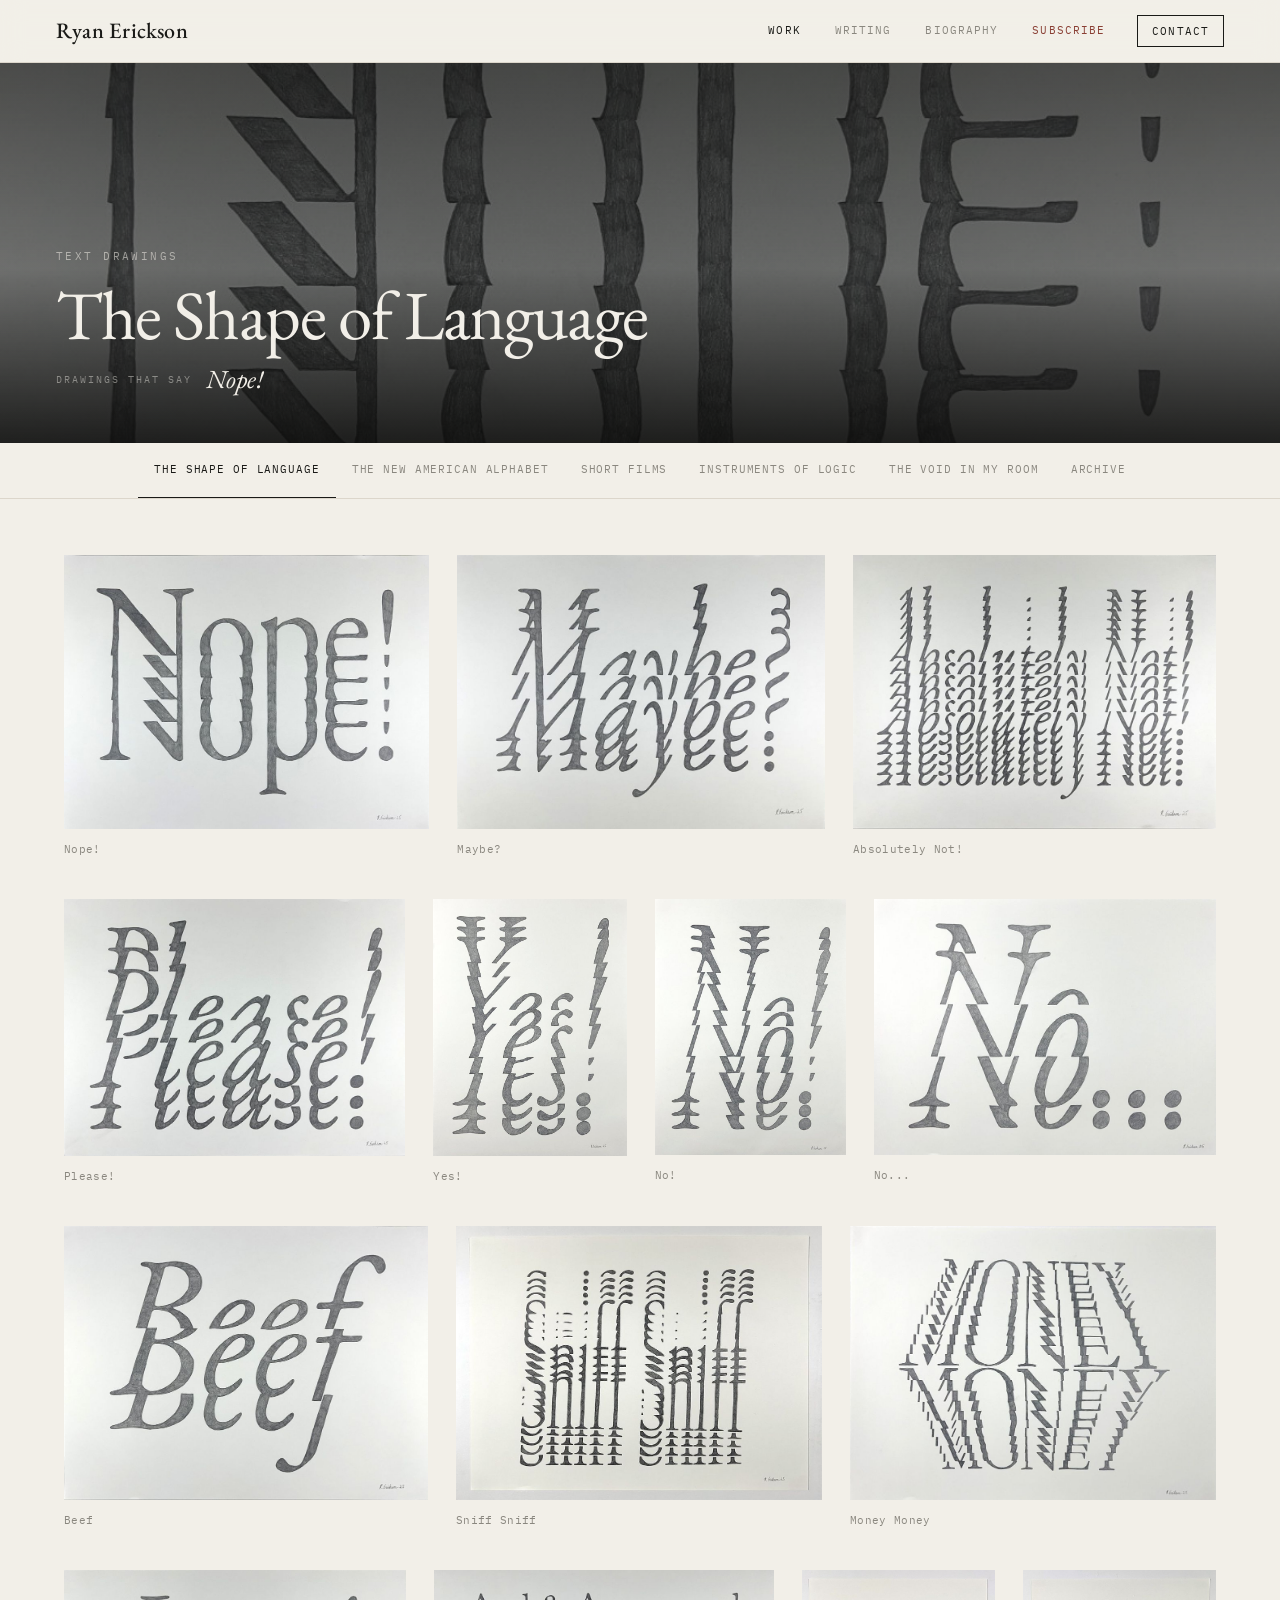
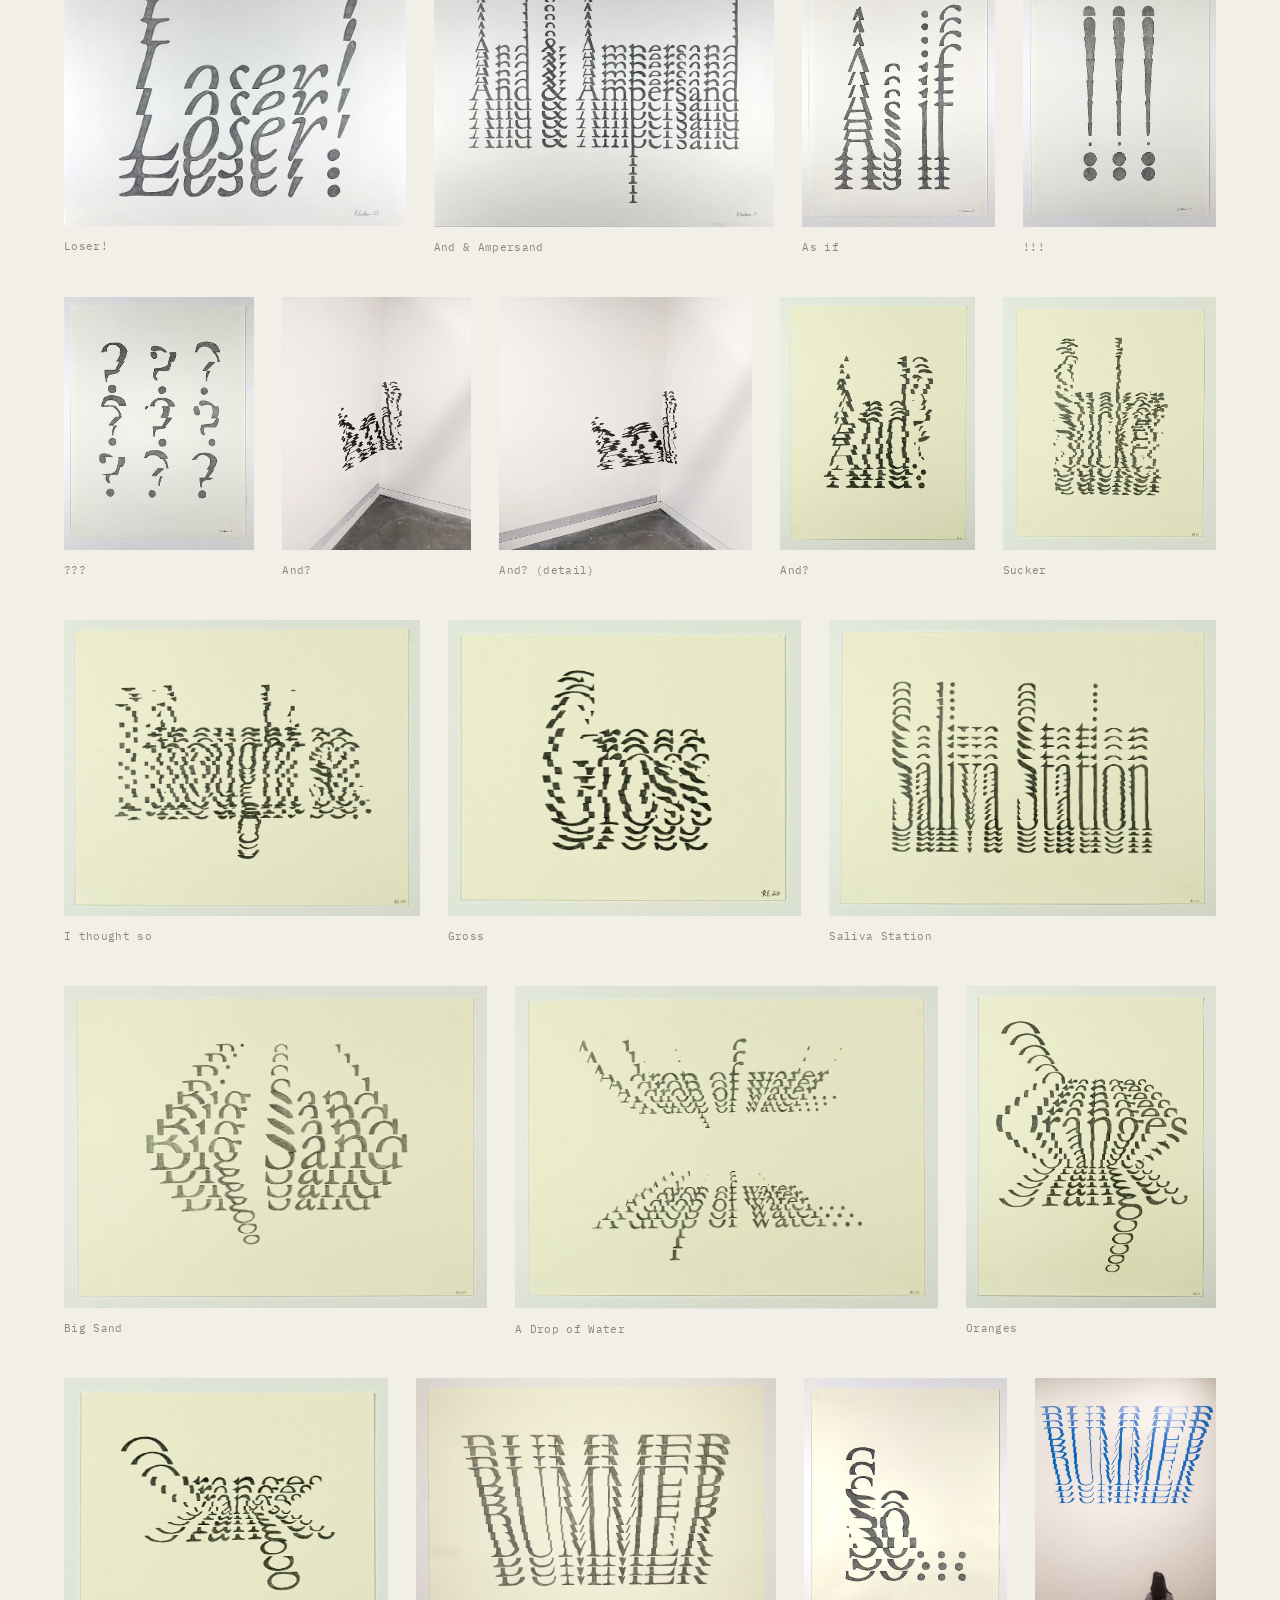
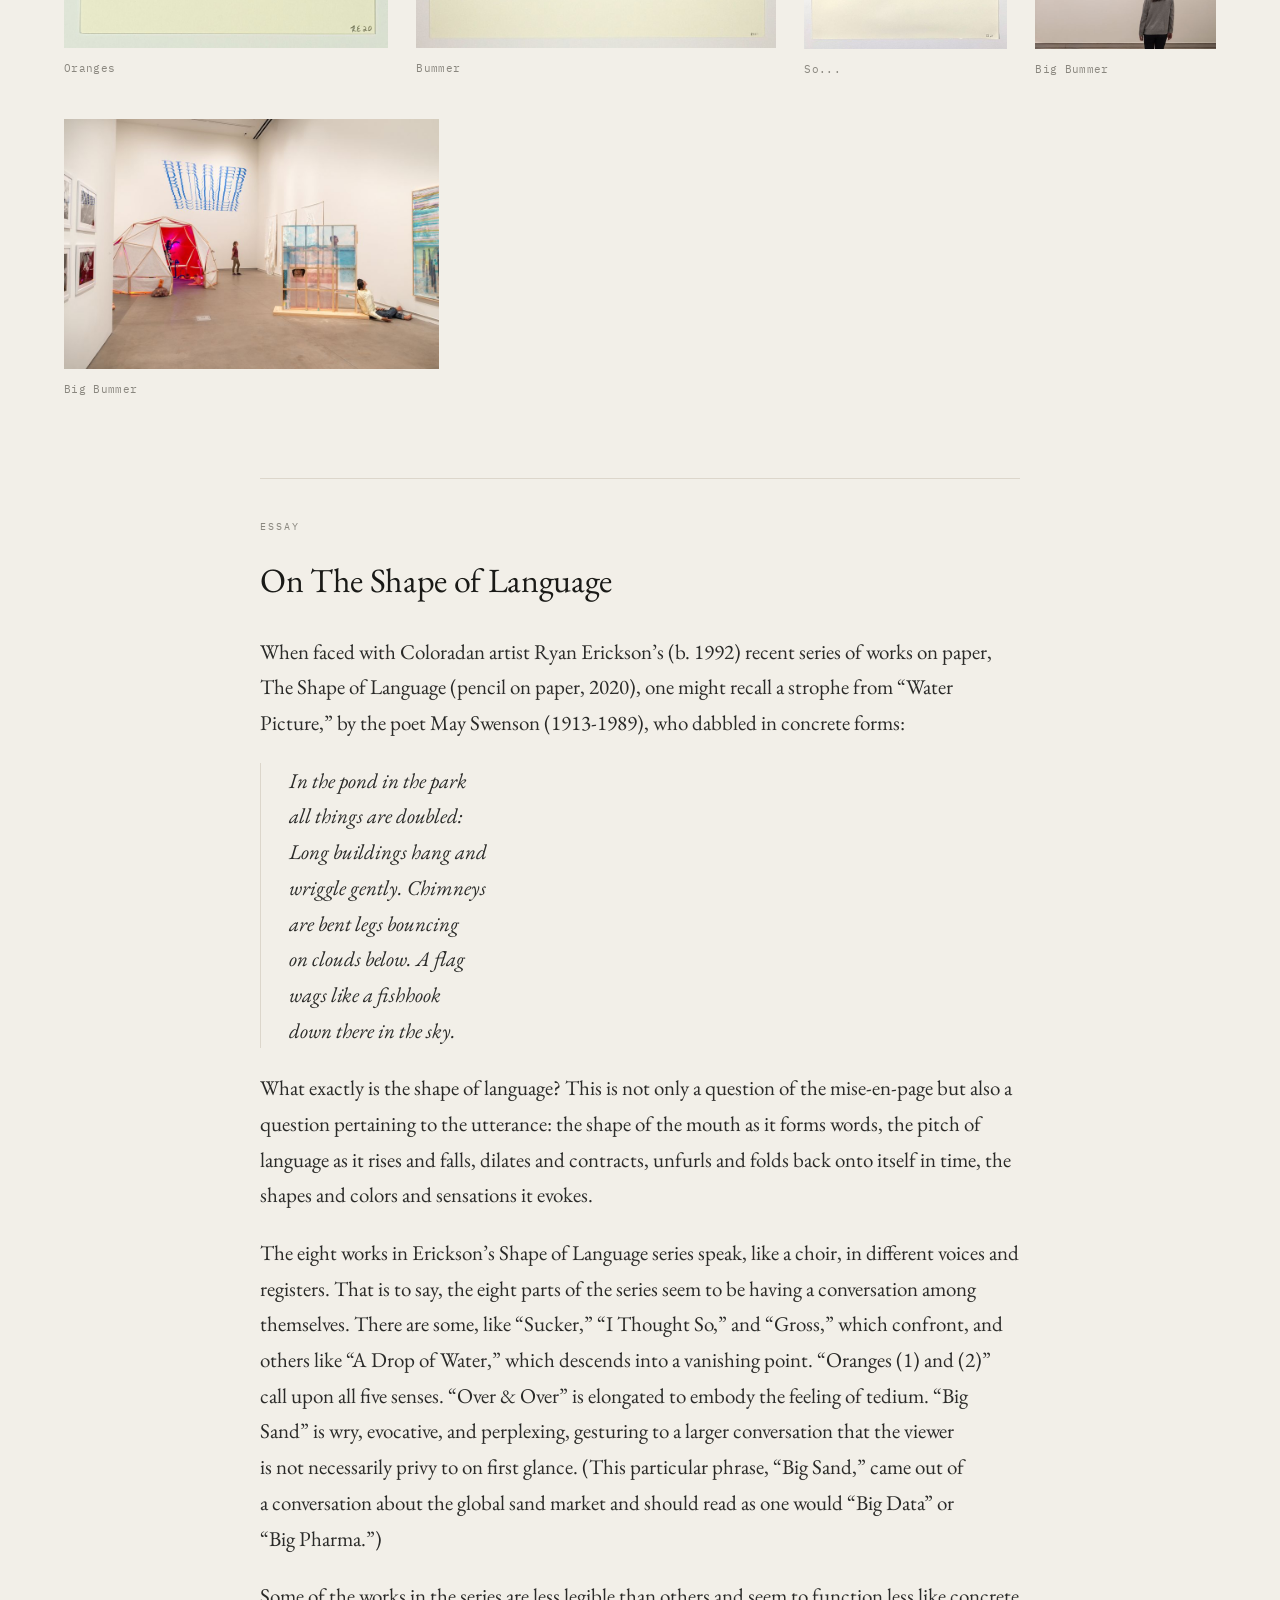
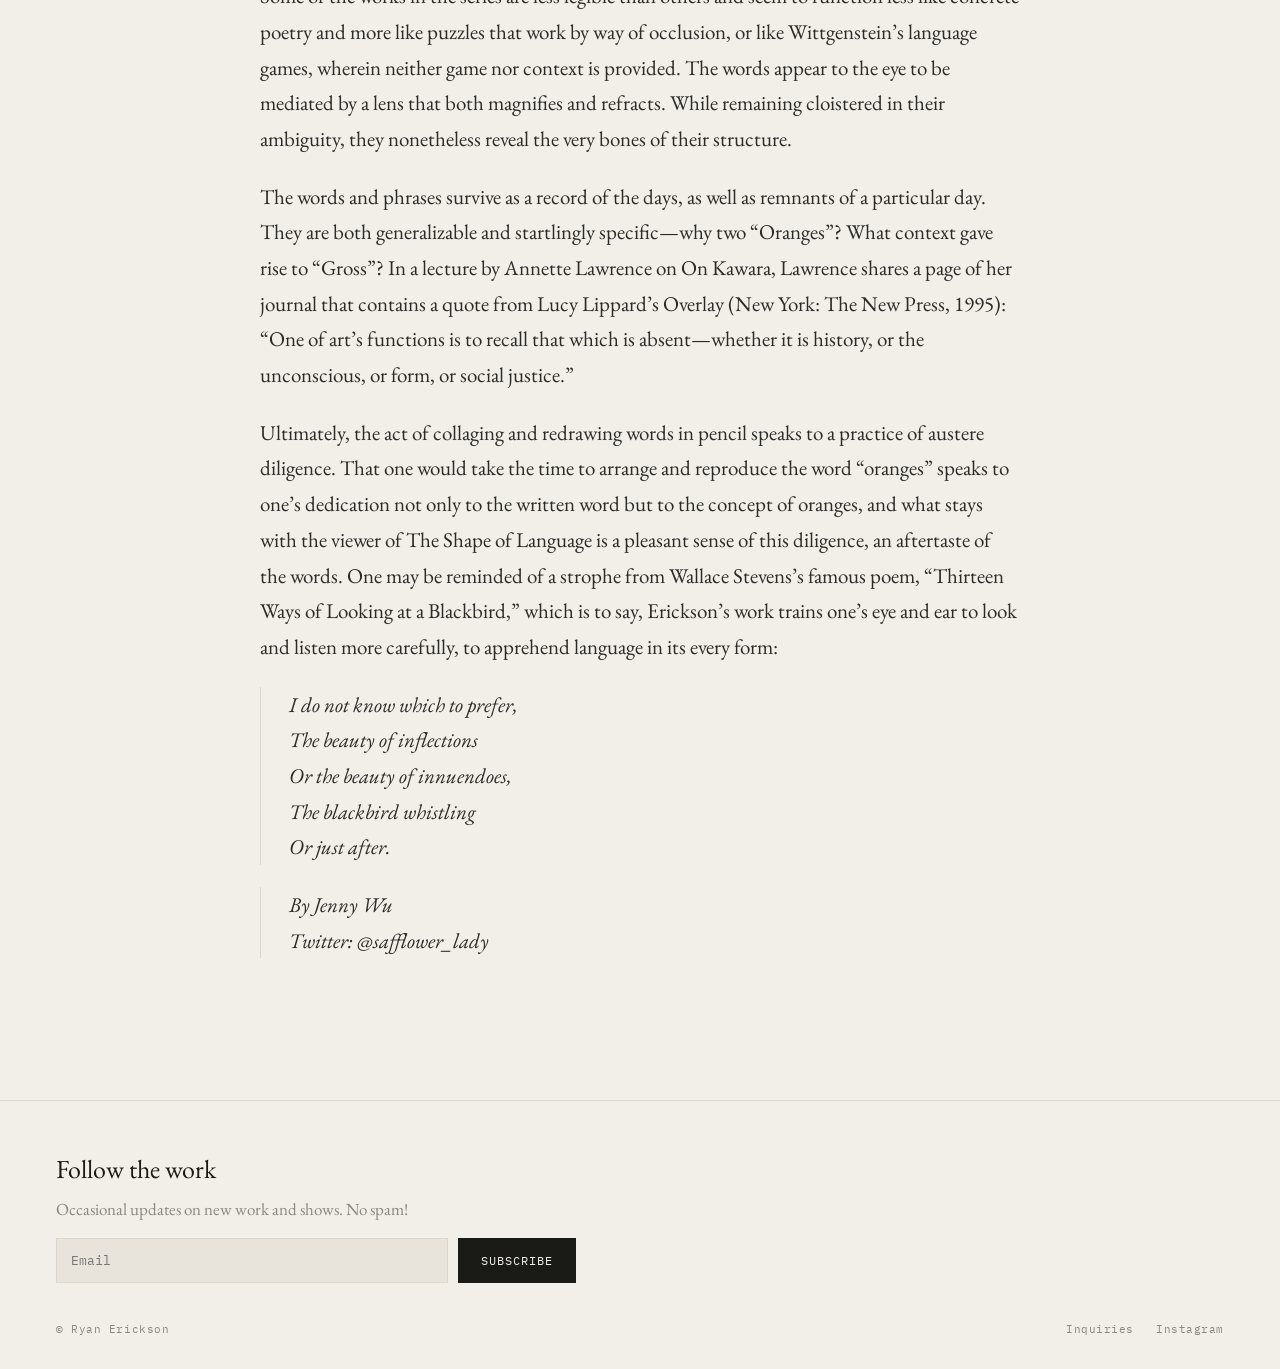
==== index.html @ c1ffe9c9 "Connect contact form" ====
<!doctype html>
<html lang="en"><head>
<meta charset="utf-8"><meta name="viewport" content="width=device-width, initial-scale=1">
<title>Ryan Erickson</title>
<meta name="description" content="When faced with Coloradan artist Ryan Erickson’s (b. 1992) recent series of works on paper, The Shape of Language (pencil on paper, 2020), one might r">
<link rel="preconnect" href="https://fonts.googleapis.com"><link rel="preconnect" href="https://fonts.gstatic.com" crossorigin>
<link href="https://fonts.googleapis.com/css2?family=EB+Garamond:ital,wght@0,400;0,500;1,400&family=IBM+Plex+Mono:wght@400;500&display=swap" rel="stylesheet">
<link rel="stylesheet" href="assets/style.css">
</head><body>
<nav class="nav"><a class="brand" href="index.html">Ryan Erickson</a>
<div class="links"><a href="shape-of-language.html" class="on">Work</a><a href="writing.html">Writing</a><a href="biography.html">Biography</a><a class="sub" href="#signup">Subscribe</a><button type="button" class="contact-btn" data-contact>Contact</button></div></nav>

<header class="hero small"><div class="bg"><img src="images/shape-of-language/01-nope.jpg" alt="" class="on"><img src="images/shape-of-language/02-maybe.jpg" alt="" class=""><img src="images/shape-of-language/03-absolutely-not.jpg" alt="" class=""><img src="images/shape-of-language/04-please.jpg" alt="" class=""><img src="images/shape-of-language/05-yes.jpg" alt="" class=""><img src="images/shape-of-language/06-no.jpg" alt="" class=""></div><div class="shade"></div>
<div class="hero-in"><div class="eyebrow">Text drawings</div><h1>The Shape of Language</h1><div class="hook"><span>Drawings that say</span><b data-words="Nope!|Yes!|Maybe?|Absolutely Not!|As if|Gross|Sucker">Nope!</b></div></div></header>
<div class="tabs"><a href="shape-of-language.html" class="on">The Shape of Language</a><a href="new-american-alphabet.html">The New American Alphabet</a><a href="short-films.html">Short Films</a><a href="instruments-of-logic.html">Instruments of Logic</a><a href="the-void-in-my-room.html">The Void in My Room</a><a href="archive.html">Archive</a></div>
<main class="wrap"><div class="grid">
<figure class="work" style="flex:133 0 333px;max-width:min(100%,827px)"><a href="images/shape-of-language/01-nope.jpg" data-full="images/shape-of-language/01-nope.jpg" data-title="Nope!" data-meta="Pencil on paper | 18 × 24 inches | 2025"><img src="images/shape-of-language/thumbs/01-nope.jpg" alt="Nope!" width="900" height="675" loading="lazy"></a><figcaption>Nope!</figcaption></figure>
<figure class="work" style="flex:134 0 335px;max-width:min(100%,830px)"><a href="images/shape-of-language/02-maybe.jpg" data-full="images/shape-of-language/02-maybe.jpg" data-title="Maybe?" data-meta="Pencil on paper | 18 × 24 inches | 2025"><img src="images/shape-of-language/thumbs/02-maybe.jpg" alt="Maybe?" width="900" height="672" loading="lazy"></a><figcaption>Maybe?</figcaption></figure>
<figure class="work" style="flex:132 0 331px;max-width:min(100%,821px)"><a href="images/shape-of-language/03-absolutely-not.jpg" data-full="images/shape-of-language/03-absolutely-not.jpg" data-title="Absolutely Not!" data-meta="Pencil on paper | 18 × 24 inches | 2025"><img src="images/shape-of-language/thumbs/03-absolutely-not.jpg" alt="Absolutely Not!" width="900" height="680" loading="lazy"></a><figcaption>Absolutely Not!</figcaption></figure>
<figure class="work" style="flex:133 0 332px;max-width:min(100%,823px)"><a href="images/shape-of-language/04-please.jpg" data-full="images/shape-of-language/04-please.jpg" data-title="Please!" data-meta="Pencil on paper | 18 × 24 inches | 2025"><img src="images/shape-of-language/thumbs/04-please.jpg" alt="Please!" width="900" height="678" loading="lazy"></a><figcaption>Please!</figcaption></figure>
<figure class="work" style="flex:75 0 188px;max-width:min(100%,465px)"><a href="images/shape-of-language/05-yes.jpg" data-full="images/shape-of-language/05-yes.jpg" data-title="Yes!" data-meta="Pencil on paper | 24 × 18 inches | 2025"><img src="images/shape-of-language/thumbs/05-yes.jpg" alt="Yes!" width="675" height="900" loading="lazy"></a><figcaption>Yes!</figcaption></figure>
<figure class="work" style="flex:74 0 186px;max-width:min(100%,462px)"><a href="images/shape-of-language/06-no.jpg" data-full="images/shape-of-language/06-no.jpg" data-title="No!" data-meta="Pencil on paper | 24 × 18 inches | 2025"><img src="images/shape-of-language/thumbs/06-no.jpg" alt="No!" width="670" height="900" loading="lazy"></a><figcaption>No!</figcaption></figure>
<figure class="work" style="flex:133 0 333px;max-width:min(100%,827px)"><a href="images/shape-of-language/07-no.jpg" data-full="images/shape-of-language/07-no.jpg" data-title="No..." data-meta="Pencil on paper | 18 × 24 inches | 2025"><img src="images/shape-of-language/thumbs/07-no.jpg" alt="No..." width="900" height="675" loading="lazy"></a><figcaption>No...</figcaption></figure>
<figure class="work" style="flex:133 0 331px;max-width:min(100%,822px)"><a href="images/shape-of-language/08-beef.jpg" data-full="images/shape-of-language/08-beef.jpg" data-title="Beef" data-meta="Pencil on paper | 18 × 24 inches | 2025"><img src="images/shape-of-language/thumbs/08-beef.jpg" alt="Beef" width="900" height="679" loading="lazy"></a><figcaption>Beef</figcaption></figure>
<figure class="work" style="flex:133 0 333px;max-width:min(100%,827px)"><a href="images/shape-of-language/09-sniff-sniff.jpg" data-full="images/shape-of-language/09-sniff-sniff.jpg" data-title="Sniff Sniff" data-meta="Pencil on Paper | 18 × 24 inches | 2025"><img src="images/shape-of-language/thumbs/09-sniff-sniff.jpg" alt="Sniff Sniff" width="900" height="675" loading="lazy"></a><figcaption>Sniff Sniff</figcaption></figure>
<figure class="work" style="flex:133 0 333px;max-width:min(100%,827px)"><a href="images/shape-of-language/10-money-money.jpg" data-full="images/shape-of-language/10-money-money.jpg" data-title="Money Money" data-meta="Pencil on paper | 18 × 24 inches | 2025"><img src="images/shape-of-language/thumbs/10-money-money.jpg" alt="Money Money" width="900" height="675" loading="lazy"></a><figcaption>Money Money</figcaption></figure>
<figure class="work" style="flex:133 0 333px;max-width:min(100%,827px)"><a href="images/shape-of-language/11-loser.jpg" data-full="images/shape-of-language/11-loser.jpg" data-title="Loser!" data-meta="Pencil on paper | 18 × 24 inches | 2025"><img src="images/shape-of-language/thumbs/11-loser.jpg" alt="Loser!" width="900" height="675" loading="lazy"></a><figcaption>Loser!</figcaption></figure>
<figure class="work" style="flex:133 0 332px;max-width:min(100%,823px)"><a href="images/shape-of-language/12-and-ampersand.jpg" data-full="images/shape-of-language/12-and-ampersand.jpg" data-title="And &amp; Ampersand" data-meta="Pencil on paper | 18 × 24 inches | 2025"><img src="images/shape-of-language/thumbs/12-and-ampersand.jpg" alt="And &amp; Ampersand" width="900" height="678" loading="lazy"></a><figcaption>And &amp; Ampersand</figcaption></figure>
<figure class="work" style="flex:75 0 188px;max-width:min(100%,465px)"><a href="images/shape-of-language/13-as-if.jpg" data-full="images/shape-of-language/13-as-if.jpg" data-title="As if" data-meta="Pencil on Paper | 24 × 18 inches | 2025"><img src="images/shape-of-language/thumbs/13-as-if.jpg" alt="As if" width="675" height="900" loading="lazy"></a><figcaption>As if</figcaption></figure>
<figure class="work" style="flex:75 0 188px;max-width:min(100%,465px)"><a href="images/shape-of-language/14-work.jpg" data-full="images/shape-of-language/14-work.jpg" data-title="!!!" data-meta="Pencil on Paper | 24 × 18 inches | 2025"><img src="images/shape-of-language/thumbs/14-work.jpg" alt="!!!" width="675" height="900" loading="lazy"></a><figcaption>!!!</figcaption></figure>
<figure class="work" style="flex:75 0 188px;max-width:min(100%,465px)"><a href="images/shape-of-language/15-work.jpg" data-full="images/shape-of-language/15-work.jpg" data-title="???" data-meta="Pencil on Paper | 24 × 18 inches | 2025"><img src="images/shape-of-language/thumbs/15-work.jpg" alt="???" width="675" height="900" loading="lazy"></a><figcaption>???</figcaption></figure>
<figure class="work" style="flex:75 0 187px;max-width:min(100%,464px)"><a href="images/shape-of-language/16-and.jpg" data-full="images/shape-of-language/16-and.jpg" data-title="And?" data-meta="Charcoal on Wall | 37 × 34 × 12 inches | 2020"><img src="images/shape-of-language/thumbs/16-and.jpg" alt="And?" width="673" height="900" loading="lazy"></a><figcaption>And?</figcaption></figure>
<figure class="work" style="flex:100 0 250px;max-width:min(100%,620px)"><a href="images/shape-of-language/17-and-detail.jpg" data-full="images/shape-of-language/17-and-detail.jpg" data-title="And? (detail)" data-meta="Charcoal on Wall | 37 × 34 × 12 inches | 2020"><img src="images/shape-of-language/thumbs/17-and-detail.jpg" alt="And? (detail)" width="900" height="900" loading="lazy"></a><figcaption>And? (detail)</figcaption></figure>
<figure class="work" style="flex:77 0 192px;max-width:min(100%,475px)"><a href="images/shape-of-language/18-and.jpg" data-full="images/shape-of-language/18-and.jpg" data-title="And?" data-meta="Pencil on Paper | 24 × 18 inches | 2020 | Photographed by Gaoyuan Pan"><img src="images/shape-of-language/thumbs/18-and.jpg" alt="And?" width="690" height="900" loading="lazy"></a><figcaption>And?</figcaption></figure>
<figure class="work" style="flex:84 0 211px;max-width:min(100%,523px)"><a href="images/shape-of-language/19-sucker.jpg" data-full="images/shape-of-language/19-sucker.jpg" data-title="Sucker" data-meta="Pencil on Paper | 17 × 14 inches | 2020 | Photographed by Gaoyuan Pan"><img src="images/shape-of-language/thumbs/19-sucker.jpg" alt="Sucker" width="759" height="900" loading="lazy"></a><figcaption>Sucker</figcaption></figure>
<figure class="work" style="flex:120 0 301px;max-width:min(100%,746px)"><a href="images/shape-of-language/20-i-thought-so.jpg" data-full="images/shape-of-language/20-i-thought-so.jpg" data-title="I thought so" data-meta="Pencil on Paper | 14 × 17 inches | 2020 | Photographed by Gaoyuan Pan"><img src="images/shape-of-language/thumbs/20-i-thought-so.jpg" alt="I thought so" width="900" height="748" loading="lazy"></a><figcaption>I thought so</figcaption></figure>
<figure class="work" style="flex:120 0 299px;max-width:min(100%,741px)"><a href="images/shape-of-language/21-gross.jpg" data-full="images/shape-of-language/21-gross.jpg" data-title="Gross" data-meta="Pencil on Paper | 7 × 8.5 inches | 2020 | Photographed by Gaoyuan Pan"><img src="images/shape-of-language/thumbs/21-gross.jpg" alt="Gross" width="900" height="753" loading="lazy"></a><figcaption>Gross</figcaption></figure>
<figure class="work" style="flex:131 0 327px;max-width:min(100%,810px)"><a href="images/shape-of-language/22-saliva-station.jpg" data-full="images/shape-of-language/22-saliva-station.jpg" data-title="Saliva Station" data-meta="Pencil on Paper | 18 × 24 inches | 2020 | Photographed by Gaoyuan Pan"><img src="images/shape-of-language/thumbs/22-saliva-station.jpg" alt="Saliva Station" width="900" height="689" loading="lazy"></a><figcaption>Saliva Station</figcaption></figure>
<figure class="work" style="flex:131 0 328px;max-width:min(100%,815px)"><a href="images/shape-of-language/23-big-sand.jpg" data-full="images/shape-of-language/23-big-sand.jpg" data-title="Big Sand" data-meta="Pencil on Paper | 18 × 24 inches | 2020 | Photographed by Gaoyuan Pan"><img src="images/shape-of-language/thumbs/23-big-sand.jpg" alt="Big Sand" width="900" height="685" loading="lazy"></a><figcaption>Big Sand</figcaption></figure>
<figure class="work" style="flex:131 0 328px;max-width:min(100%,812px)"><a href="images/shape-of-language/24-a-drop-of-water.jpg" data-full="images/shape-of-language/24-a-drop-of-water.jpg" data-title="A Drop of Water" data-meta="Pencil on Paper | 18 × 24 inches | 2020 | Photographed by Gaoyuan Pan"><img src="images/shape-of-language/thumbs/24-a-drop-of-water.jpg" alt="A Drop of Water" width="900" height="687" loading="lazy"></a><figcaption>A Drop of Water</figcaption></figure>
<figure class="work" style="flex:77 0 194px;max-width:min(100%,480px)"><a href="images/shape-of-language/25-oranges.jpg" data-full="images/shape-of-language/25-oranges.jpg" data-title="Oranges" data-meta="Pencil on Paper | 24 × 18 inches | 2020 | Photographed by Gaoyuan Pan"><img src="images/shape-of-language/thumbs/25-oranges.jpg" alt="Oranges" width="697" height="900" loading="lazy"></a><figcaption>Oranges</figcaption></figure>
<figure class="work" style="flex:120 0 300px;max-width:min(100%,745px)"><a href="images/shape-of-language/26-oranges.jpg" data-full="images/shape-of-language/26-oranges.jpg" data-title="Oranges" data-meta="Pencil on Paper | 7 × 8.5 inches | 2020 | Photographed by Gaoyuan Pan"><img src="images/shape-of-language/thumbs/26-oranges.jpg" alt="Oranges" width="900" height="749" loading="lazy"></a><figcaption>Oranges</figcaption></figure>
<figure class="work" style="flex:133 0 333px;max-width:min(100%,827px)"><a href="images/shape-of-language/27-bummer.jpg" data-full="images/shape-of-language/27-bummer.jpg" data-title="Bummer" data-meta="Pencil on Paper | 18 × 24 inches | 2021"><img src="images/shape-of-language/thumbs/27-bummer.jpg" alt="Bummer" width="900" height="675" loading="lazy"></a><figcaption>Bummer</figcaption></figure>
<figure class="work" style="flex:75 0 188px;max-width:min(100%,465px)"><a href="images/shape-of-language/28-so.jpg" data-full="images/shape-of-language/28-so.jpg" data-title="So..." data-meta="Pencil on Paper | 18 × 24 inches | 2021"><img src="images/shape-of-language/thumbs/28-so.jpg" alt="So..." width="675" height="900" loading="lazy"></a><figcaption>So...</figcaption></figure>
<figure class="work" style="flex:67 0 167px;max-width:min(100%,414px)"><a href="images/shape-of-language/29-big-bummer.jpg" data-full="images/shape-of-language/29-big-bummer.jpg" data-title="Big Bummer" data-meta="Latex Paint | 96 × 168 inches | 2021 | Photographed by Richard Sprengeler"><img src="images/shape-of-language/thumbs/29-big-bummer.jpg" alt="Big Bummer" width="601" height="900" loading="lazy"></a><figcaption>Big Bummer</figcaption></figure>
<figure class="work" style="flex:150 0 375px;max-width:min(100%,930px)"><a href="images/shape-of-language/30-big-bummer.jpg" data-full="images/shape-of-language/30-big-bummer.jpg" data-title="Big Bummer" data-meta="Latex Paint | 96 × 168 inches | 2021 | Installation Shot at Kemper Art Museum | Photographed by Richard Sprengeler"><img src="images/shape-of-language/thumbs/30-big-bummer.jpg" alt="Big Bummer" width="900" height="600" loading="lazy"></a><figcaption>Big Bummer</figcaption></figure>
</div><section class="essay"><div class="label">Essay</div><h2>On The Shape of Language</h2><p>When faced with Coloradan artist Ryan Erickson’s (b. 1992) recent series of works on paper, The Shape of Language (pencil on paper, 2020), one might recall a strophe from “Water Picture,” by the poet May Swenson (1913-1989), who dabbled in concrete forms:</p><p class='poem'>In the pond in the park<br>all things are doubled:<br>Long buildings hang and<br>wriggle gently. Chimneys<br>are bent legs bouncing<br>on clouds below. A flag<br>wags like a fishhook<br>down there in the sky.</p><p>What exactly is the shape of language? This is not only a question of the mise-en-page but also a question pertaining to the utterance: the shape of the mouth as it forms words, the pitch of language as it rises and falls, dilates and contracts, unfurls and folds back onto itself in time, the shapes and colors and sensations it evokes.</p><p>The eight works in Erickson’s Shape of Language series speak, like a choir, in different voices and registers. That is to say, the eight parts of the series seem to be having a conversation among themselves. There are some, like “Sucker,” “I Thought So,” and “Gross,” which confront, and others like “A Drop of Water,” which descends into a vanishing point. “Oranges (1) and (2)” call upon all five senses. “Over &amp; Over” is elongated to embody the feeling of tedium. “Big Sand” is wry, evocative, and perplexing, gesturing to a larger conversation that the viewer is not necessarily privy to on first glance. (This particular phrase, “Big Sand,” came out of a conversation about the global sand market and should read as one would “Big Data” or “Big Pharma.”)</p><p>Some of the works in the series are less legible than others and seem to function less like concrete poetry and more like puzzles that work by way of occlusion, or like Wittgenstein’s language games, wherein neither game nor context is provided. The words appear to the eye to be mediated by a lens that both magnifies and refracts. While remaining cloistered in their ambiguity, they nonetheless reveal the very bones of their structure.</p><p>The words and phrases survive as a record of the days, as well as remnants of a particular day. They are both generalizable and startlingly specific—why two “Oranges”? What context gave rise to “Gross”? In a lecture by Annette Lawrence on On Kawara, Lawrence shares a page of her journal that contains a quote from Lucy Lippard’s Overlay (New York: The New Press, 1995): “One of art’s functions is to recall that which is absent—whether it is history, or the unconscious, or form, or social justice.”</p><p>Ultimately, the act of collaging and redrawing words in pencil speaks to a practice of austere diligence. That one would take the time to arrange and reproduce the word “oranges” speaks to one’s dedication not only to the written word but to the concept of oranges, and what stays with the viewer of The Shape of Language is a pleasant sense of this diligence, an aftertaste of the words. One may be reminded of a strophe from Wallace Stevens’s famous poem, “Thirteen Ways of Looking at a Blackbird,” which is to say, Erickson’s work trains one’s eye and ear to look and listen more carefully, to apprehend language in its every form:</p><p class='poem'>I do not know which to prefer,<br>The beauty of inflections<br>Or the beauty of innuendoes,<br>The blackbird whistling<br>Or just after.</p><p class='poem'>By Jenny Wu<br>Twitter: @safflower_lady</p></section></main>
<section class="signup" id="signup"><div id="mlb2-46688807" class="ml-form-embedContainer ml-subscribe-form ml-subscribe-form-46688807"><div class="ml-form-align-center"><div class="ml-form-embedWrapper embedForm"><div class="ml-form-embedBody ml-form-embedBodyDefault row-form">
<div class="ml-form-embedContent"><h4>Follow the work</h4><p>Occasional updates on new work and shows. No spam!</p></div>
<form class="ml-block-form" action="https://assets.mailerlite.com/jsonp/2682201/forms/200346558514857496/subscribe" data-code="" method="post" target="_blank">
<div class="ml-form-formContent"><div class="ml-form-fieldRow ml-last-item"><div class="ml-field-group ml-field-email ml-validate-email ml-validate-required"><input aria-label="email" aria-required="true" type="email" class="form-control" data-inputmask="" name="fields[email]" placeholder="Email" autocomplete="email"></div></div></div>
<input type="hidden" name="ml-submit" value="1">
<div class="ml-form-embedSubmit"><button type="submit" class="primary">Subscribe</button><button disabled="disabled" style="display:none" type="button" class="loading"><div class="ml-form-embedSubmitLoad"></div><span class="sr-only">Loading...</span></button></div>
<input type="hidden" name="anticsrf" value="true"></form></div>
<div class="ml-form-successBody row-success" style="display:none"><div class="ml-form-successContent"><h4>Thank you!</h4><p>You have successfully joined our subscriber list.</p></div></div>
</div></div></div></section>
<script>function ml_webform_success_46688807(){var $=ml_jQuery||jQuery;$('.ml-subscribe-form-46688807 .row-success').show();$('.ml-subscribe-form-46688807 .row-form').hide();}</script>
<script src="https://groot.mailerlite.com/js/w/webforms.min.js?v83147fa8ce2d95cb73ece7f28b469519"></script>
<script>fetch("https://assets.mailerlite.com/jsonp/2682201/forms/200346558514857496/takel")</script>
<footer class="foot"><span>© Ryan Erickson</span><span class="fl"><a href="#contact" data-contact>Inquiries</a><a href="https://www.instagram.com/ryanericksonart/">Instagram</a></span></footer>
<dialog class="contact" id="contact" aria-labelledby="contact-h" data-key="29a04591-5621-46d0-99b6-06f18a09fec8" data-mailto="" data-ml="https://assets.mailerlite.com/jsonp/2682201/forms/200346558514857496/subscribe">
<form method="dialog" class="c-close-form"><button class="c-x" aria-label="Close">×</button></form>
<form class="c-form" novalidate>
<div class="label">Inquiries</div><h2 id="contact-h">Get in touch</h2>
<p class="c-sub">Exhibitions, acquisitions, press, or just a note!</p>
<label>Name<input name="name" autocomplete="name" required></label>
<label>Email<input name="email" type="email" autocomplete="email" required></label>
<label>Message<textarea name="message" rows="5" required></textarea></label>
<input type="checkbox" name="botcheck" tabindex="-1" autocomplete="off" style="display:none">
<label class="c-check"><input type="checkbox" name="subscribe"> <span>Also add me to the mailing list</span></label>
<div class="c-err" role="alert"></div>
<button type="submit" class="c-send">Send</button>
</form>
<div class="c-done" hidden><h2>Thank you</h2><p>Your message is on its way. I'll reply soon.</p><button type="button" class="c-send c-again">Close</button></div>
</dialog>
<script src="assets/site.js"></script></body></html>
---- assets/style.css ----
:root{--bg:#f2efe8;--ink:#1a1a17;--muted:#8a877f;--line:#dcd6cb;--panel:#e8e4dc;--accent:#8a3f34;--mono:'IBM Plex Mono',ui-monospace,Menlo,monospace;--serif:'EB Garamond',Georgia,serif}
*,*::before,*::after{box-sizing:border-box;margin:0;padding:0}
html{scroll-behavior:smooth}
body{background:var(--bg);color:var(--ink);font-family:var(--serif);font-size:17px;line-height:1.6;overflow-x:hidden}
a{color:var(--accent);text-decoration:none}a:hover{color:var(--ink)}
img{max-width:100%;display:block}
::selection{background:var(--ink);color:var(--bg)}
.label,.eyebrow,.mono,.bar,.tabs,.nav .links,.foot,.more,.note,.jump,.btn,.cta,figcaption{font-family:var(--mono)}
.label{font-size:10px;letter-spacing:.2em;text-transform:uppercase;color:var(--muted);margin-bottom:18px}
/* nav */
.nav{position:sticky;top:0;z-index:100;background:rgba(242,239,232,.88);backdrop-filter:blur(12px);border-bottom:1px solid var(--line);display:flex;align-items:center;justify-content:space-between;padding:0 56px;min-height:62px;flex-wrap:wrap}
.brand{font-size:22px;font-weight:500;letter-spacing:.01em;color:var(--ink)}
.links{display:flex;gap:2px}
.links a{font-size:11px;letter-spacing:.1em;text-transform:uppercase;color:var(--muted);padding:0 16px;height:62px;display:flex;align-items:center;transition:color .15s}
.links a:last-child{padding-right:0}.links a:hover,.links a.on{color:var(--ink)}
/* hero */
.hero{position:relative;overflow:hidden;background:#0a0a09;color:#f2efe8}
.hero.big{height:min(82vh,720px);min-height:520px}
.hero.small{height:380px}
.hero.small.plain{height:260px}
.hero .bg{position:absolute;inset:0}
.hero .bg img{position:absolute;inset:0;width:100%;height:100%;object-fit:cover;opacity:0;transition:opacity 1.6s ease;filter:grayscale(20%)}
.hero .bg img.on{opacity:.58;animation:kb 12s ease-out both}
@keyframes kb{from{transform:scale(1)}to{transform:scale(1.08) translate(-1.5%,1%)}}
.shade{position:absolute;inset:0;background:linear-gradient(to top,rgba(10,10,9,.84) 0%,rgba(10,10,9,.26) 46%,rgba(10,10,9,.5) 100%)}
.hero-in{position:absolute;left:0;right:0;bottom:0;max-width:1440px;margin:0 auto;padding:0 56px 48px}
.hero.big .hero-in{padding-bottom:56px}
.eyebrow{font-size:11px;letter-spacing:.22em;text-transform:uppercase;color:rgba(242,239,232,.55);margin-bottom:16px}
.hero h1{font-weight:400;line-height:.98;letter-spacing:-.02em;font-size:clamp(40px,5.4vw,72px)}
.hero.big h1{font-size:clamp(52px,7vw,104px);margin-bottom:24px}
.hero.big p{font-size:clamp(18px,1.6vw,22px);line-height:1.55;color:rgba(242,239,232,.85);max-width:520px;margin-bottom:34px}
.cta{display:inline-flex;align-items:center;gap:14px;font-size:12px;letter-spacing:.16em;text-transform:uppercase;color:rgba(242,239,232,.9)}
.cta i{display:block;height:1px;width:36px;background:currentColor}.cta:hover{color:#fff}
.hook{display:flex;align-items:center;gap:14px;margin-top:16px;height:30px;font-family:var(--mono);font-size:10px;letter-spacing:.2em;text-transform:uppercase;color:rgba(242,239,232,.45)}
.hook b{font-family:var(--serif);font-style:italic;font-weight:400;font-size:26px;letter-spacing:0;text-transform:none;color:#f2efe8;transition:opacity .45s}
.intro{max-width:1440px;margin:0 auto;padding:72px 56px 52px}
.intro .eyebrow{color:var(--muted);margin-bottom:18px}
.intro h1{font-weight:400;font-size:clamp(46px,6.4vw,92px);line-height:.98;letter-spacing:-.02em;margin-bottom:20px}
.intro p{font-size:clamp(18px,1.6vw,22px);color:#555552;max-width:520px;line-height:1.55}
.bar:first-of-type{border-top:1px solid var(--line)}
/* tabs */
.tabs{display:flex;justify-content:center;gap:0;padding:0 40px;border-bottom:1px solid var(--line);overflow-x:auto;white-space:nowrap}
.tabs a{font-size:11px;letter-spacing:.08em;text-transform:uppercase;color:var(--muted);padding:18px 16px;border-bottom:2px solid transparent;margin-bottom:-1px}
.tabs a:hover,.tabs a.on{color:var(--ink);border-bottom-color:var(--ink)}
/* content */
.wrap{max-width:1440px;margin:0 auto;padding:56px 64px 80px}
.statement{max-width:1000px;margin-bottom:48px}
.statement p,.essay p,.prose p,.statement-col p{font-size:21px;line-height:1.7;color:#2a2a28;margin-bottom:22px;text-wrap:pretty}
.statement.narrow{max-width:820px;margin-bottom:32px}
.statement.narrow p{font-size:19px;line-height:1.7}
.note{font-size:11px;letter-spacing:.04em;color:var(--muted);margin-top:-6px}
.poem{font-style:italic;padding-left:28px;border-left:1px solid var(--line)}
.grid{display:flex;flex-wrap:wrap;gap:40px 28px}
.grid::after{content:"";flex-grow:1000000}
.work{min-width:0}
.work a{display:block}
.work img{width:100%;height:auto;display:block;transition:opacity .25s}
.work a:hover img{opacity:.88}
figcaption{font-size:11px;letter-spacing:.03em;color:var(--muted);padding-top:12px}
.essay{max-width:760px;margin:80px auto 0;padding-top:40px;border-top:1px solid var(--line)}
.essay h2{font-weight:400;font-size:34px;letter-spacing:-.01em;margin-bottom:26px}
.video-wrap{margin-bottom:48px}
.video{position:relative;aspect-ratio:16/9;background:#0a0a09;max-width:960px}
.video iframe{position:absolute;inset:0;width:100%;height:100%;border:0}
.films{display:grid;gap:80px;max-width:960px}
.film h2{font-weight:400;font-size:38px;letter-spacing:-.01em;margin-bottom:14px}
.film p{font-size:19px;line-height:1.7;color:#2a2a28;margin-bottom:22px;max-width:760px}
.arch{padding:56px 0;border-bottom:1px solid var(--line)}
.arch:last-child{border-bottom:0}
.arch h2{font-weight:400;font-size:clamp(32px,3.6vw,46px);letter-spacing:-.015em;margin-bottom:20px;line-height:1.05}
.jump{display:flex;flex-wrap:wrap;gap:8px 22px;align-items:center;font-size:11px;letter-spacing:.06em;text-transform:uppercase;padding-bottom:20px;border-bottom:1px solid var(--line)}
.jump .label{margin:0}.jump a{color:var(--muted)}.jump a:hover{color:var(--ink)}
/* writing */
.narrow-page{max-width:820px}
.page-h{font-weight:400;font-size:clamp(38px,5vw,56px);letter-spacing:-.02em;line-height:1.04;margin-bottom:34px}
.post-row{display:block;padding:30px 20px;margin:0 -20px;border-bottom:1px solid var(--line);color:var(--ink);transition:background .18s}
.post-row:first-of-type{border-top:1px solid var(--line)}
.post-row:hover{background:#ece7dd}
.post-row h2{font-weight:500;font-size:28px;line-height:1.15;margin-bottom:10px}
.post-row p{color:#555552;max-width:620px;margin-bottom:12px}
.more{font-size:10px;letter-spacing:.08em;text-transform:uppercase;color:var(--muted)}
.post{display:grid;grid-template-columns:minmax(0,760px) 280px;gap:72px}
.post aside{padding-top:46px}.post aside a{display:block;padding:12px 0;border-bottom:1px solid var(--line);color:var(--ink);font-weight:500;font-size:18px}
.post aside a:hover{color:var(--accent)}
.prose p{font-size:20px;line-height:1.8}
.post-img{margin:0 0 36px;max-height:560px;width:auto}
/* bio */
.bio{max-width:1120px}
.bio-top{display:grid;grid-template-columns:minmax(260px,1fr) 1.35fr;gap:56px;align-items:center;margin-bottom:84px}
.portrait{background:var(--panel);aspect-ratio:4/5;overflow:hidden}
.portrait img{width:100%;height:100%;object-fit:cover}
.mono{font-size:12px;letter-spacing:.04em;color:var(--muted);margin-bottom:24px}
.lead{font-size:20px;line-height:1.7;color:#2a2a28;font-style:italic;text-wrap:pretty}
.contact-top{display:flex;flex-wrap:wrap;gap:8px 28px;margin-top:26px;padding-top:20px;border-top:1px solid var(--line);font-family:var(--mono);font-size:13px}
.statement-col{max-width:760px;margin:0 auto 84px}
.cv{border-top:1px solid var(--ink)}
.cv-row{display:grid;grid-template-columns:200px 1fr;gap:40px;padding:34px 0;border-bottom:1px solid var(--line)}
.cv-row h3{font-family:var(--mono);font-weight:400;font-size:11px;letter-spacing:.14em;text-transform:uppercase}
.cv-row ul{list-style:none}.cv-row li{padding:8px 0;border-bottom:1px solid #eae5db;font-size:18px;display:flex;gap:22px}
.cv-row li:last-child{border-bottom:0}.cv-row li span{font-family:var(--mono);font-size:12px;color:var(--muted);min-width:34px;padding-top:4px}
.cv-item{display:grid;grid-template-columns:92px 1fr;gap:18px;padding:8px 0;border-bottom:1px solid #eae5db;font-size:18px;line-height:1.45}
.cv-item:last-child{border-bottom:0}.cv-item .yr{font-family:var(--mono);font-size:12px;color:var(--muted);padding-top:4px}
.cv-item small{display:block;font-size:15px;color:var(--muted);margin-top:4px}
.cv-item a{word-break:break-all}
ul.mono{font-size:14px;margin:0}ul.mono li{font-size:14px;font-family:var(--mono)}
/* home */
.bar{display:flex;align-items:baseline;justify-content:space-between;padding:36px 56px 20px;border-bottom:1px solid var(--line);font-size:11px;letter-spacing:.08em;text-transform:uppercase}
.bar .label{margin:0}.bar a{color:var(--muted)}.bar a:hover{color:var(--ink)}
.strip{display:grid;grid-template-columns:repeat(auto-fit,minmax(180px,1fr));gap:1px;background:var(--line);border-bottom:1px solid var(--line)}
.strip a{overflow:hidden;background:var(--panel)}
.strip img{width:100%;aspect-ratio:1;object-fit:cover;filter:grayscale(22%);transition:filter .3s,transform .5s}
.strip a:hover img{filter:none;transform:scale(1.04)}
.cards{display:grid;grid-template-columns:repeat(auto-fill,minmax(250px,1fr));gap:36px 28px;padding:40px 56px 56px;border-bottom:1px solid var(--line)}
.card{color:var(--ink)}.card .ph{aspect-ratio:1;background:var(--panel);overflow:hidden;display:flex;align-items:center;justify-content:center}
.card .ph img{width:100%;height:100%;object-fit:cover;transition:transform .5s}.card:hover .ph img{transform:scale(1.04)}
.film-glyph{font-size:34px;color:var(--muted)}
.ct{font-size:23px;font-weight:500;line-height:1.2;margin-top:14px}.ce{font-family:var(--mono);font-size:10px;letter-spacing:.06em;text-transform:uppercase;color:var(--muted);margin-top:4px}
.lws{display:grid;grid-template-columns:repeat(auto-fit,minmax(280px,1fr));border-bottom:1px solid var(--line)}
.lw{display:block;padding:38px 44px;color:var(--ink);transition:background .2s}.lw+.lw{border-left:1px solid var(--line)}
.lw:hover{background:var(--panel)}.lw:first-child{background:var(--ink);color:var(--bg)}.lw:first-child:hover{background:#2a2a28}
.lw h3{font-weight:500;font-size:26px;line-height:1.15;margin-bottom:12px}.lw p{font-size:16px;line-height:1.65;opacity:.65;margin-bottom:18px}.lw .more{color:inherit;opacity:.6}
.follow{display:grid;grid-template-columns:1fr auto;gap:32px;align-items:center;padding:44px 56px;border-bottom:1px solid var(--line)}
.follow h3{font-size:27px;font-weight:500;margin-bottom:6px}.follow p{color:var(--muted);max-width:520px}
.btn{display:inline-block;background:var(--ink);color:var(--bg);font-size:11px;letter-spacing:.1em;text-transform:uppercase;padding:16px 28px}.btn:hover{background:var(--accent);color:var(--bg)}
.foot{display:flex;justify-content:space-between;align-items:center;gap:16px;flex-wrap:wrap;padding:30px 56px;font-size:11px;letter-spacing:.05em;color:var(--muted)}
.foot a{color:var(--muted);margin-left:22px}.foot a:hover{color:var(--ink)}.foot .fl a:first-child{margin-left:0}
/* lightbox */
.lb{position:fixed;inset:0;background:rgba(10,10,9,.92);z-index:500;display:none;align-items:center;justify-content:center;flex-direction:column;padding:48px 72px}
.lb.open{display:flex}.lb img{max-width:100%;max-height:calc(100vh - 140px);object-fit:contain}
.lb .cap{font-family:var(--serif);font-style:italic;font-size:22px;color:#f2efe8;margin-top:18px;text-align:center}
.lb .meta{font-family:var(--mono);font-size:11px;letter-spacing:.04em;line-height:1.7;color:rgba(242,239,232,.6);margin-top:8px;text-align:center}
.lb button{position:absolute;background:none;border:0;color:rgba(242,239,232,.8);cursor:pointer;font-size:36px;font-weight:300;line-height:1;padding:12px}
.lb button:hover{color:#fff}.lb .x{top:14px;right:22px}.lb .p{left:14px;top:50%}.lb .n{right:14px;top:50%}
/* mobile */
@media(max-width:900px){
 .nav{padding:8px 20px}.links a{height:40px;padding:0 10px}.links a:last-child{padding-right:0}
 .hero-in{padding:0 22px 34px}.intro{padding:44px 22px 36px}.wrap{padding:36px 22px 56px}.tabs{justify-content:flex-start;padding:0 12px}
 .bar,.cards,.follow,.foot{padding-left:22px;padding-right:22px}.lw{padding:30px 22px}
 .post{grid-template-columns:1fr;gap:20px}.bio-top{grid-template-columns:1fr;gap:28px}.cv-row{grid-template-columns:1fr;gap:10px}.cv-item{grid-template-columns:64px 1fr;gap:12px;font-size:17px}
 .follow{grid-template-columns:1fr}.grid{gap:30px 18px}
 .lb{padding:56px 12px 24px}.lb .p,.lb .n{top:auto;bottom:10px}
 .statement p,.essay p,.prose p,.statement-col p{font-size:19px}
}

/* mailing list signup */
.signup{padding:48px 56px 8px;border-top:1px solid var(--line);margin-top:40px}
#mlb2-46688807 .ml-form-embedWrapper{background:transparent!important;max-width:520px!important;width:100%!important;margin:0!important;border:0!important;box-shadow:none!important;padding:0!important}
#mlb2-46688807 .ml-form-align-center{text-align:left!important}
#mlb2-46688807 .ml-form-embedBody,#mlb2-46688807 .ml-form-successBody{padding:0!important}
#mlb2-46688807 h4{font-family:var(--serif)!important;font-weight:400!important;font-size:26px!important;color:var(--ink)!important;margin:0 0 6px!important;text-align:left!important}
#mlb2-46688807 p{font-family:var(--serif)!important;font-size:17px!important;color:var(--muted)!important;margin:0 0 16px!important;text-align:left!important;line-height:1.5!important}
#mlb2-46688807 .ml-block-form{display:flex;gap:10px;flex-wrap:wrap;align-items:stretch}
#mlb2-46688807 .ml-form-formContent{flex:1 1 240px;margin:0!important}
#mlb2-46688807 .ml-form-fieldRow{margin:0!important}
#mlb2-46688807 input.form-control{width:100%!important;box-sizing:border-box;font-family:var(--mono)!important;font-size:13px!important;color:var(--ink)!important;background:var(--panel)!important;border:1px solid var(--line)!important;border-radius:0!important;padding:13px 14px!important;height:auto!important}
#mlb2-46688807 input.form-control:focus{outline:none;border-color:var(--ink)!important}
#mlb2-46688807 .ml-form-embedSubmit{margin:0!important;float:none!important;width:auto!important}
#mlb2-46688807 .ml-form-embedSubmit button{font-family:var(--mono)!important;font-size:12px!important;letter-spacing:.08em;text-transform:uppercase;background:var(--ink)!important;color:var(--bg)!important;border:1px solid var(--ink)!important;border-radius:0!important;padding:13px 22px!important;height:100%!important;cursor:pointer}
#mlb2-46688807 .ml-form-embedSubmit button:hover{background:var(--accent)!important;border-color:var(--accent)!important}
@media(max-width:900px){.signup{padding:36px 22px 4px}}

.links a.sub{color:var(--accent)}.links a.sub:hover{color:var(--ink)}
.bio .signup{padding:44px 0 8px;margin-top:48px;border-top:1px solid var(--line)}
html{scroll-behavior:smooth}

/* contact / inquiry modal */
.contact-btn{font-family:var(--mono);font-size:11px;letter-spacing:.1em;text-transform:uppercase;color:var(--ink);background:none;border:1px solid var(--ink);padding:0 14px;height:32px;align-self:center;margin-left:14px;cursor:pointer;transition:background .15s,color .15s}
.contact-btn:hover{background:var(--ink);color:var(--bg)}
.contact{border:0;background:var(--bg);color:var(--ink);width:min(520px,calc(100vw - 32px));max-height:calc(100vh - 32px);overflow:auto;padding:44px 40px 36px;margin:auto;box-shadow:0 20px 60px rgba(10,10,9,.28)}
.contact::backdrop{background:rgba(10,10,9,.6)}
.contact h2{font-weight:400;font-size:34px;letter-spacing:-.01em;line-height:1.1;margin-bottom:8px}
.c-sub{color:var(--muted);margin-bottom:22px}
.c-close-form{position:absolute;top:8px;right:12px}
.c-x{background:none;border:0;font-size:30px;line-height:1;color:var(--muted);cursor:pointer;padding:8px}.c-x:hover{color:var(--ink)}
.c-form label{display:block;font-family:var(--mono);font-size:10px;letter-spacing:.14em;text-transform:uppercase;color:var(--muted);margin-bottom:16px}
.c-form input:not([type=checkbox]),.c-form textarea{display:block;width:100%;margin-top:6px;font-family:var(--mono);font-size:13px;letter-spacing:0;text-transform:none;color:var(--ink);background:var(--panel);border:1px solid var(--line);border-radius:0;padding:12px 14px}
.c-form textarea{resize:vertical;min-height:110px}
.c-form input:focus,.c-form textarea:focus{outline:none;border-color:var(--ink)}
.c-form .c-check{display:flex;align-items:center;gap:10px;text-transform:none;letter-spacing:.02em;font-size:12px;color:var(--ink);cursor:pointer;margin-bottom:12px}
.c-check input{width:16px;height:16px;accent-color:var(--ink);margin:0}
.c-err{font-family:var(--mono);font-size:12px;color:var(--accent);min-height:18px;margin-bottom:8px}
.c-send{font-family:var(--mono);font-size:12px;letter-spacing:.1em;text-transform:uppercase;background:var(--ink);color:var(--bg);border:1px solid var(--ink);padding:14px 28px;cursor:pointer}
.c-send:hover{background:var(--accent);border-color:var(--accent)}.c-send[disabled]{opacity:.5;cursor:wait}
.c-done p{color:var(--muted);margin:10px 0 24px}
@media(max-width:900px){.contact-btn{margin-left:4px;height:30px;padding:0 10px}.contact{padding:40px 22px 28px}}
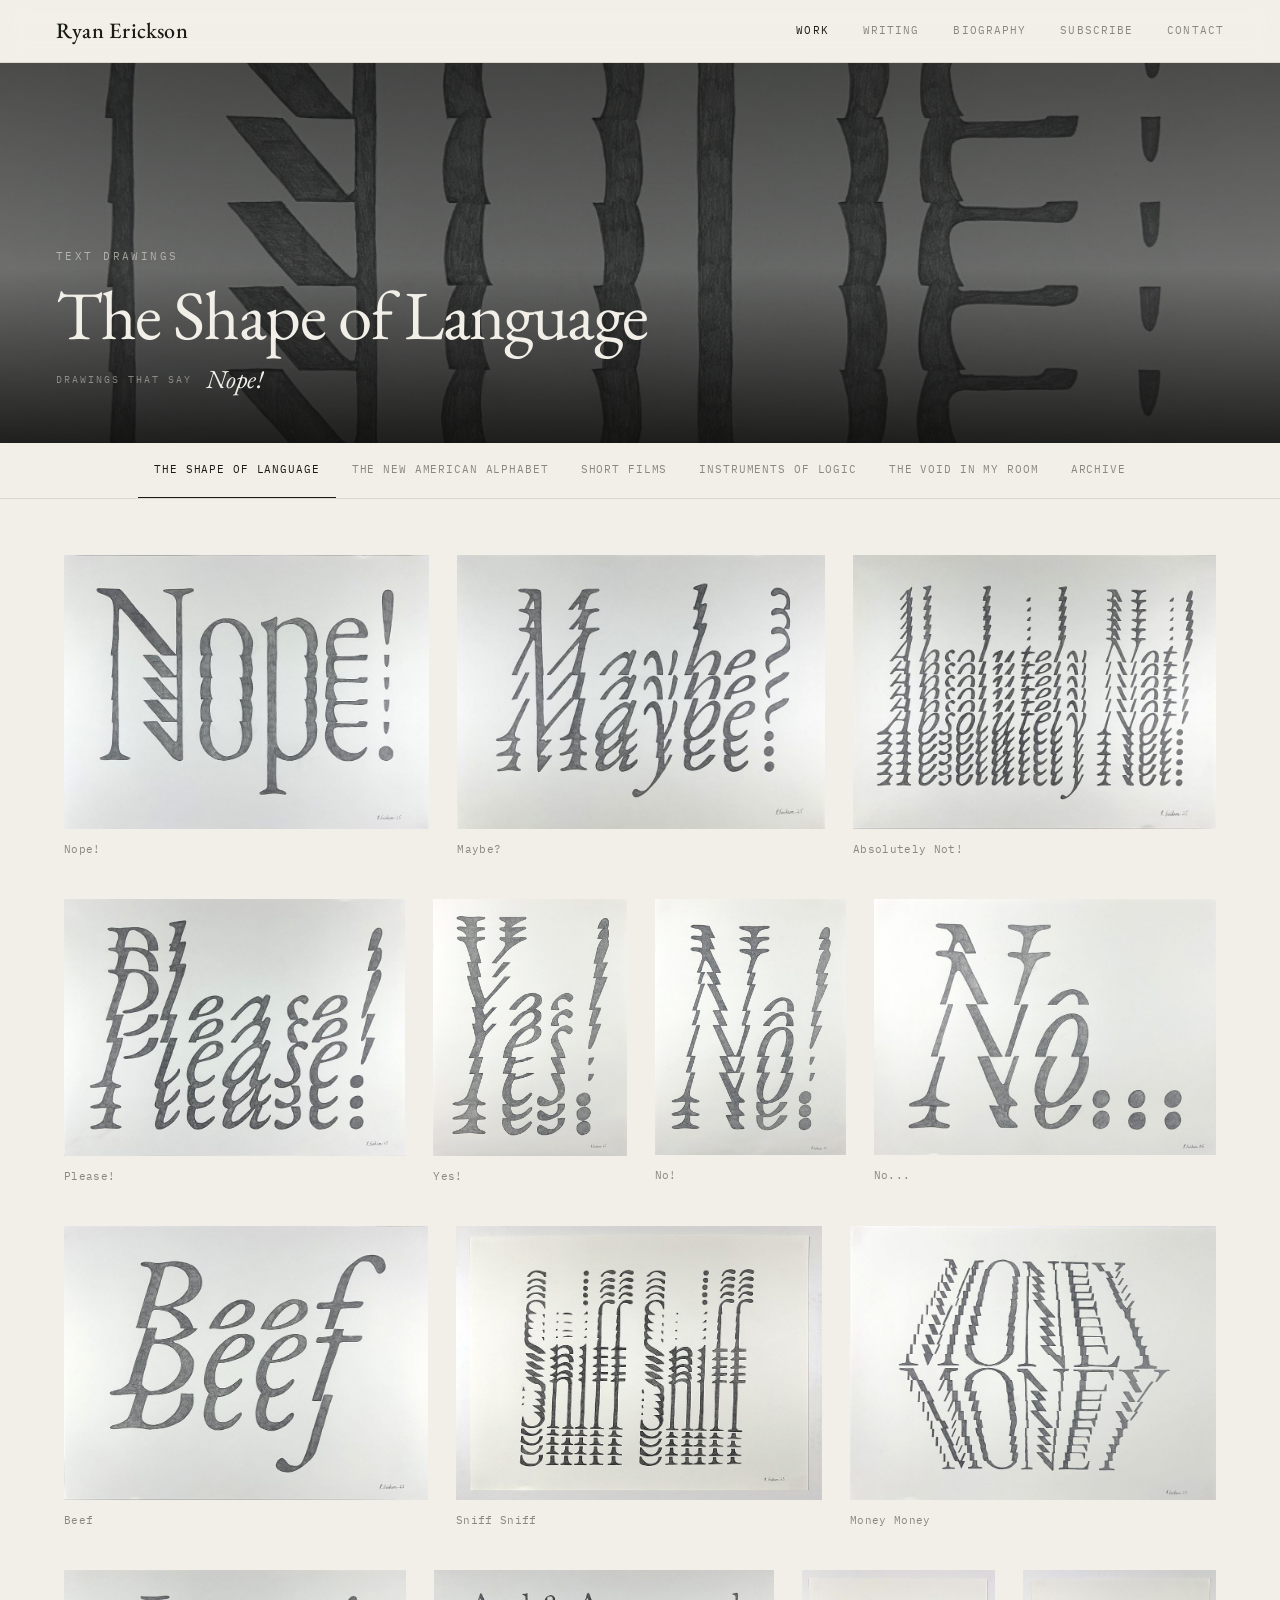
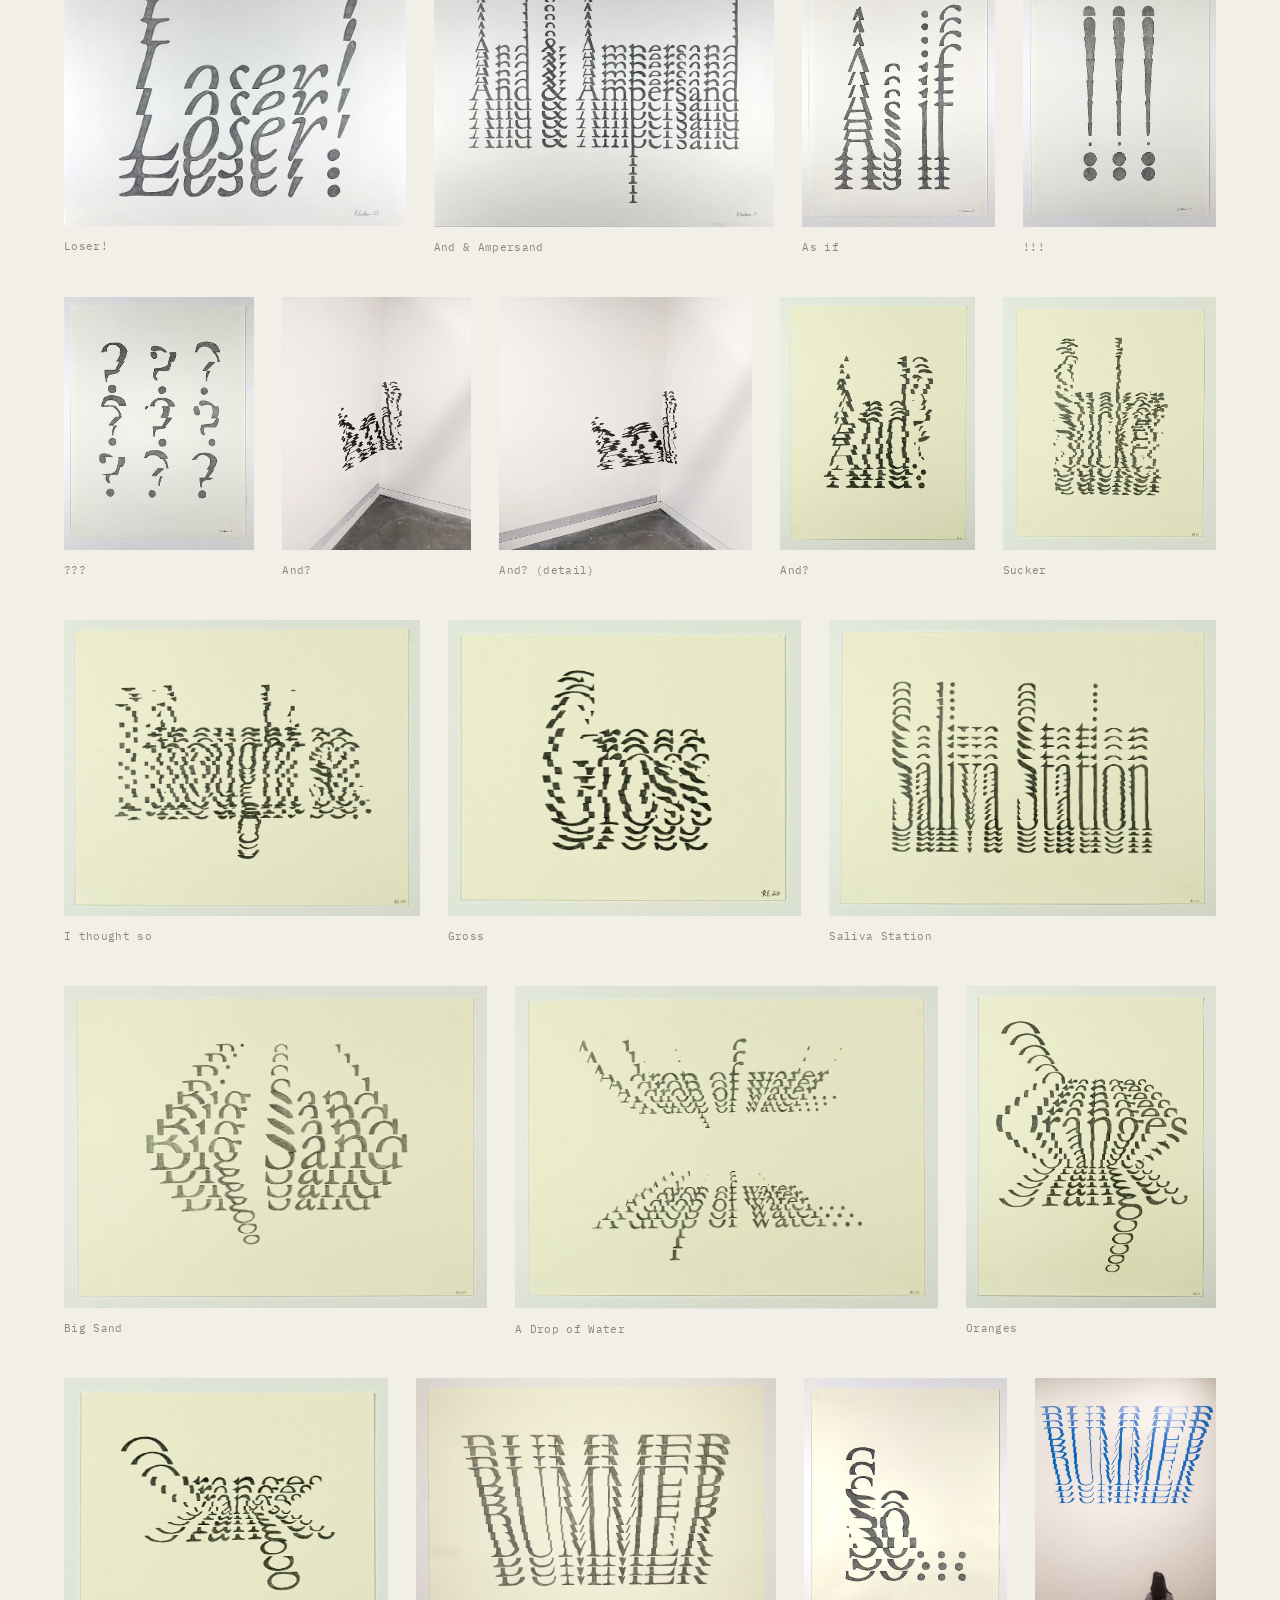
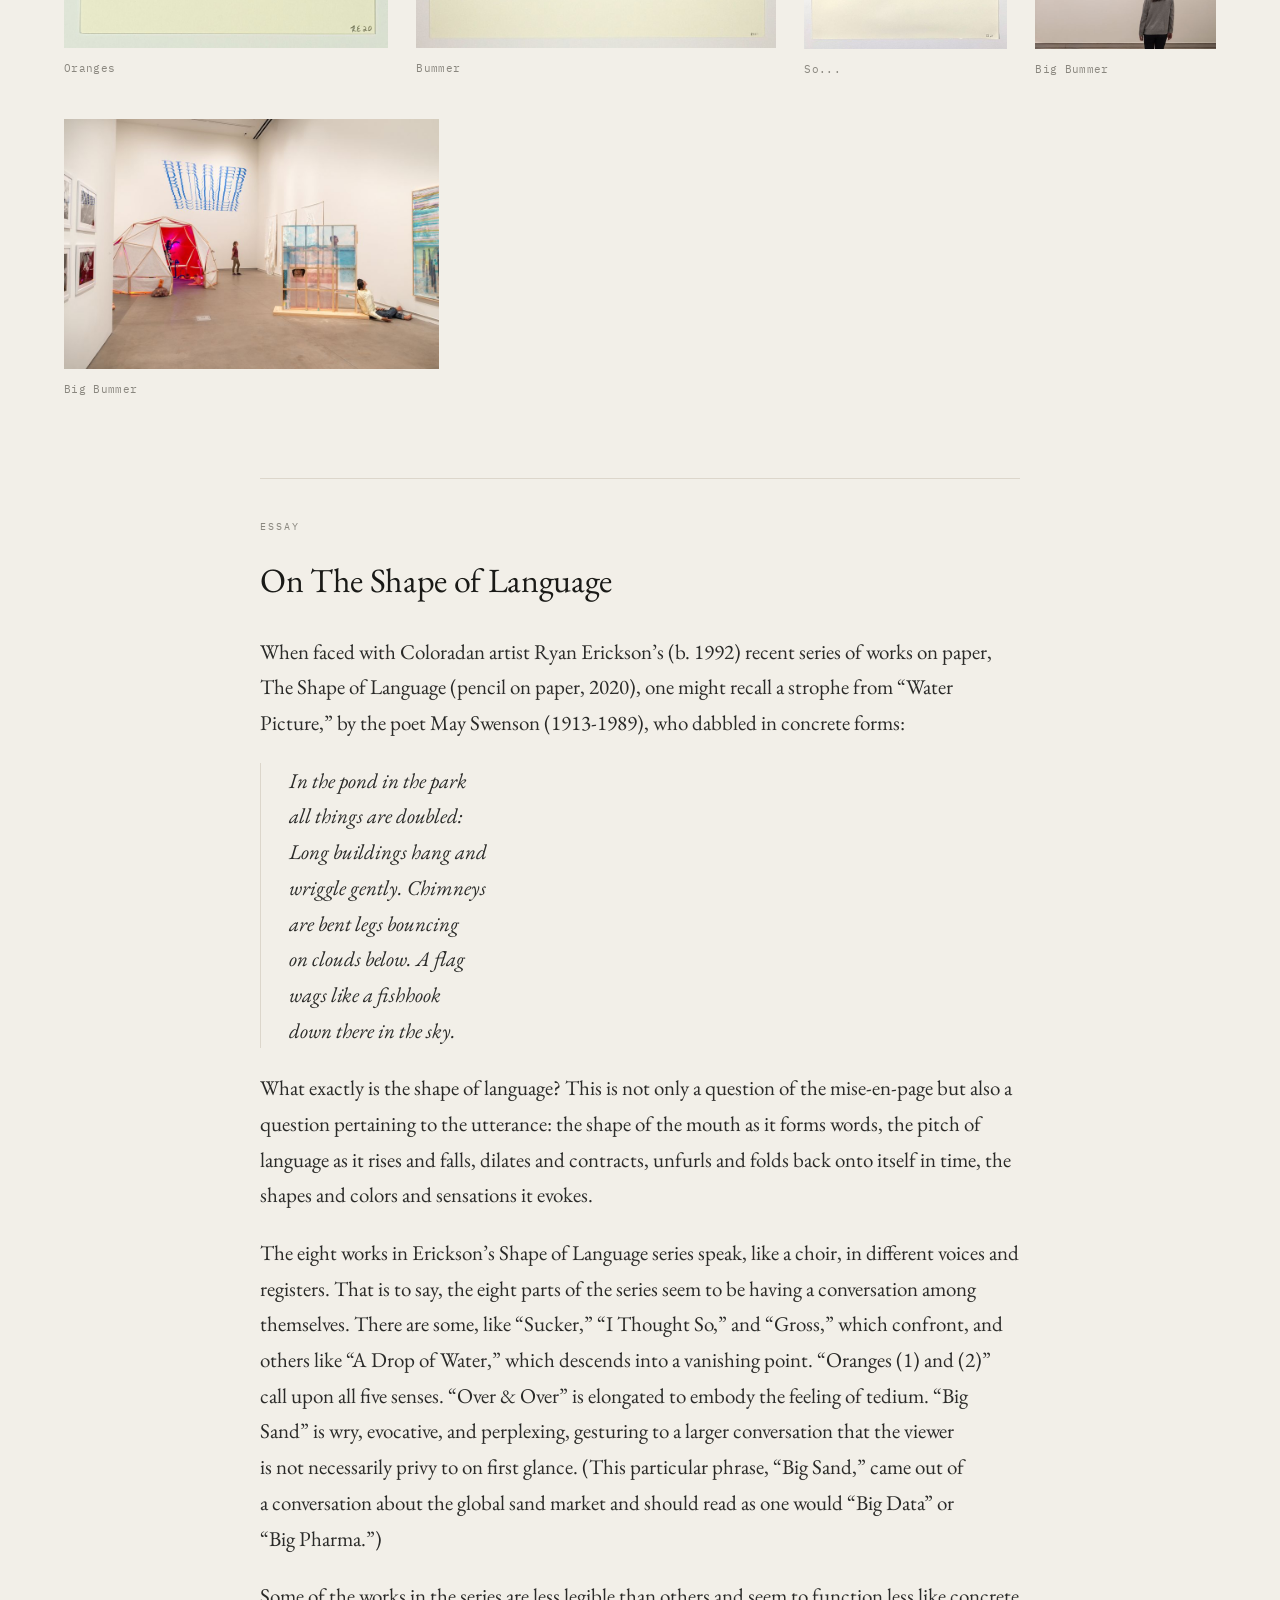
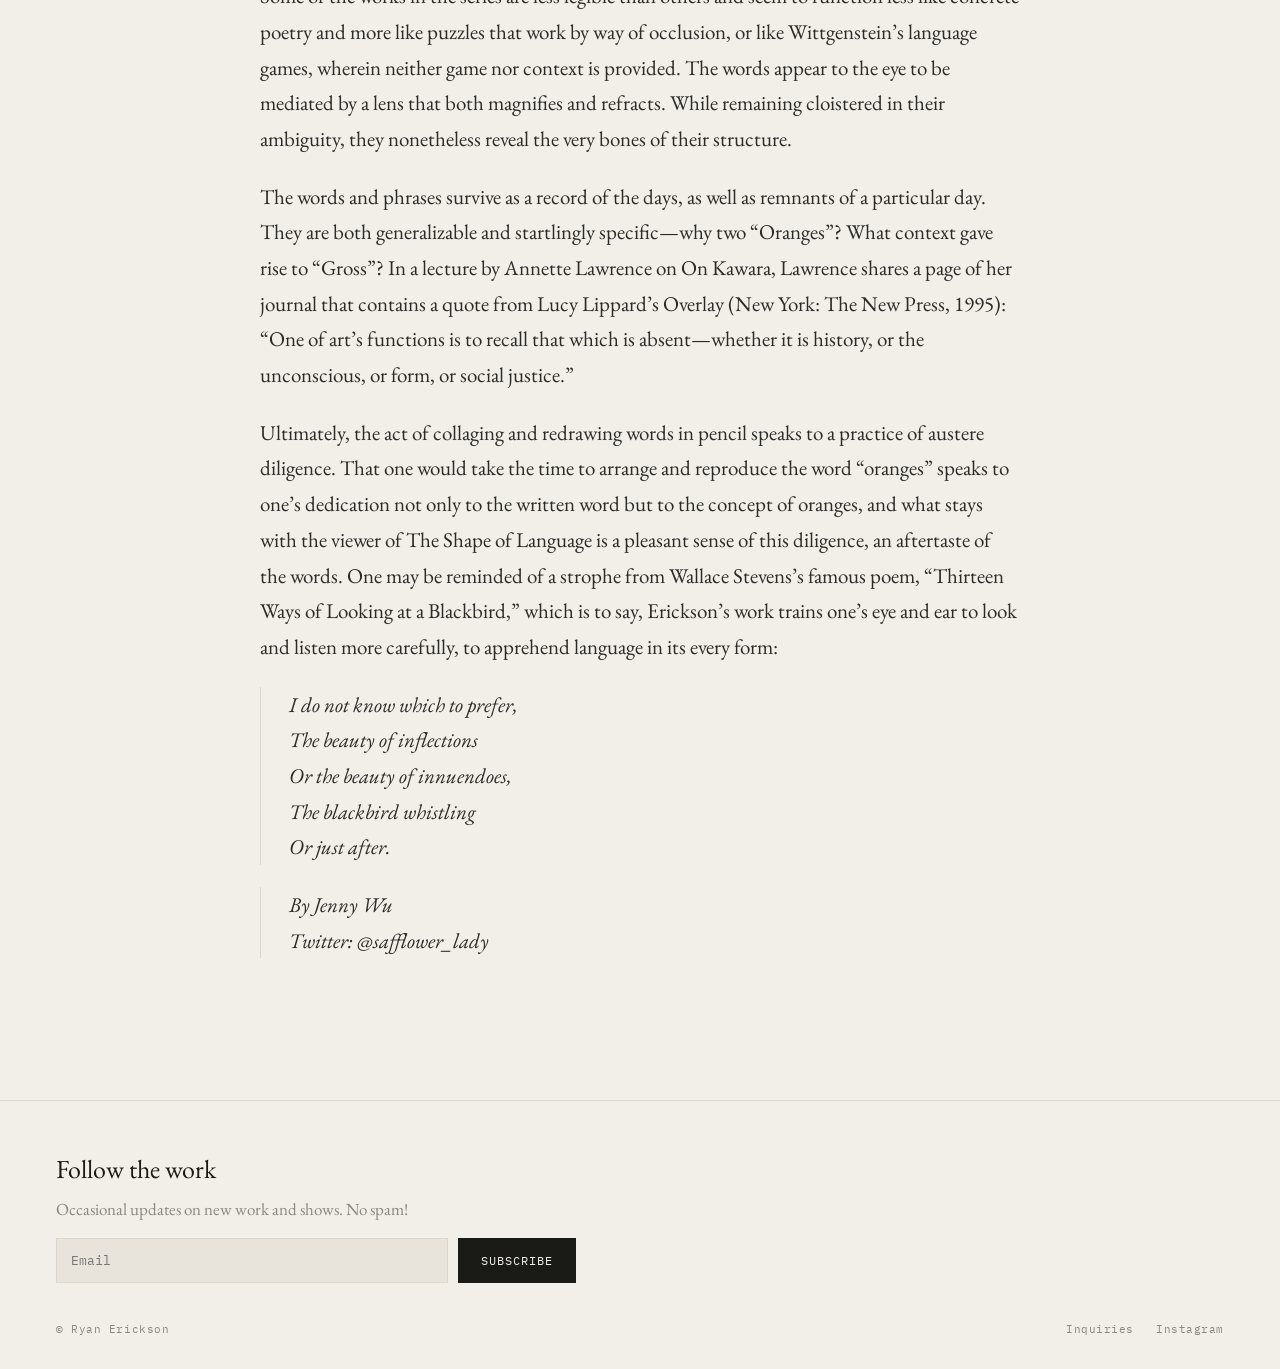
==== commit d8984819: "Make Contact and Subscribe match other nav links" ====
--- a/index.html
+++ b/index.html
@@ -1,49 +1,55 @@
 <!doctype html>
 <html lang="en"><head>
 <meta charset="utf-8"><meta name="viewport" content="width=device-width, initial-scale=1">
-<title>Ryan Erickson</title>
-<meta name="description" content="When faced with Coloradan artist Ryan Erickson’s (b. 1992) recent series of works on paper, The Shape of Language (pencil on paper, 2020), one might r">
+<title>Ryan Erickson — Artist, New York</title>
+<meta name="description" content="Ryan Erickson is a New York artist making drawings, paintings, and films about certainty and language, including The Shape of Language.">
+<meta property="og:type" content="website"><meta property="og:site_name" content="Ryan Erickson">
+<meta property="og:title" content="Ryan Erickson — Artist, New York"><meta property="og:description" content="Ryan Erickson is a New York artist making drawings, paintings, and films about certainty and language, including The Shape of Language.">
+<meta property="og:image" content="https://ryanericksonart.com/assets/preview.jpg"><meta property="og:image:width" content="1200"><meta property="og:image:height" content="630">
+<meta name="twitter:card" content="summary_large_image"><meta name="twitter:image" content="https://ryanericksonart.com/assets/preview.jpg">
 <link rel="preconnect" href="https://fonts.googleapis.com"><link rel="preconnect" href="https://fonts.gstatic.com" crossorigin>
 <link href="https://fonts.googleapis.com/css2?family=EB+Garamond:ital,wght@0,400;0,500;1,400&family=IBM+Plex+Mono:wght@400;500&display=swap" rel="stylesheet">
 <link rel="stylesheet" href="assets/style.css">
+<link rel="canonical" href="https://ryanericksonart.com/"><meta property="og:url" content="https://ryanericksonart.com/">
+<script type="application/ld+json">{"@context": "https://schema.org", "@type": "Person", "name": "Ryan Erickson", "url": "https://ryanericksonart.com/", "jobTitle": "Artist", "description": "New York artist working in painting, drawing, and film.", "homeLocation": {"@type": "Place", "name": "New York"}, "sameAs": ["https://www.instagram.com/ryanericksonart/"]}</script>
 </head><body>
 <nav class="nav"><a class="brand" href="index.html">Ryan Erickson</a>
-<div class="links"><a href="shape-of-language.html" class="on">Work</a><a href="writing.html">Writing</a><a href="biography.html">Biography</a><a class="sub" href="#signup">Subscribe</a><button type="button" class="contact-btn" data-contact>Contact</button></div></nav>
+<div class="links"><a href="shape-of-language.html" class="on">Work</a><a href="writing.html">Writing</a><a href="biography.html">Biography</a><a class="sub" href="#signup">Subscribe</a><a href="#contact" data-contact>Contact</a></div></nav>
 
 <header class="hero small"><div class="bg"><img src="images/shape-of-language/01-nope.jpg" alt="" class="on"><img src="images/shape-of-language/02-maybe.jpg" alt="" class=""><img src="images/shape-of-language/03-absolutely-not.jpg" alt="" class=""><img src="images/shape-of-language/04-please.jpg" alt="" class=""><img src="images/shape-of-language/05-yes.jpg" alt="" class=""><img src="images/shape-of-language/06-no.jpg" alt="" class=""></div><div class="shade"></div>
 <div class="hero-in"><div class="eyebrow">Text drawings</div><h1>The Shape of Language</h1><div class="hook"><span>Drawings that say</span><b data-words="Nope!|Yes!|Maybe?|Absolutely Not!|As if|Gross|Sucker">Nope!</b></div></div></header>
 <div class="tabs"><a href="shape-of-language.html" class="on">The Shape of Language</a><a href="new-american-alphabet.html">The New American Alphabet</a><a href="short-films.html">Short Films</a><a href="instruments-of-logic.html">Instruments of Logic</a><a href="the-void-in-my-room.html">The Void in My Room</a><a href="archive.html">Archive</a></div>
 <main class="wrap"><div class="grid">
-<figure class="work" style="flex:133 0 333px;max-width:min(100%,827px)"><a href="images/shape-of-language/01-nope.jpg" data-full="images/shape-of-language/01-nope.jpg" data-title="Nope!" data-meta="Pencil on paper | 18 × 24 inches | 2025"><img src="images/shape-of-language/thumbs/01-nope.jpg" alt="Nope!" width="900" height="675" loading="lazy"></a><figcaption>Nope!</figcaption></figure>
-<figure class="work" style="flex:134 0 335px;max-width:min(100%,830px)"><a href="images/shape-of-language/02-maybe.jpg" data-full="images/shape-of-language/02-maybe.jpg" data-title="Maybe?" data-meta="Pencil on paper | 18 × 24 inches | 2025"><img src="images/shape-of-language/thumbs/02-maybe.jpg" alt="Maybe?" width="900" height="672" loading="lazy"></a><figcaption>Maybe?</figcaption></figure>
-<figure class="work" style="flex:132 0 331px;max-width:min(100%,821px)"><a href="images/shape-of-language/03-absolutely-not.jpg" data-full="images/shape-of-language/03-absolutely-not.jpg" data-title="Absolutely Not!" data-meta="Pencil on paper | 18 × 24 inches | 2025"><img src="images/shape-of-language/thumbs/03-absolutely-not.jpg" alt="Absolutely Not!" width="900" height="680" loading="lazy"></a><figcaption>Absolutely Not!</figcaption></figure>
-<figure class="work" style="flex:133 0 332px;max-width:min(100%,823px)"><a href="images/shape-of-language/04-please.jpg" data-full="images/shape-of-language/04-please.jpg" data-title="Please!" data-meta="Pencil on paper | 18 × 24 inches | 2025"><img src="images/shape-of-language/thumbs/04-please.jpg" alt="Please!" width="900" height="678" loading="lazy"></a><figcaption>Please!</figcaption></figure>
-<figure class="work" style="flex:75 0 188px;max-width:min(100%,465px)"><a href="images/shape-of-language/05-yes.jpg" data-full="images/shape-of-language/05-yes.jpg" data-title="Yes!" data-meta="Pencil on paper | 24 × 18 inches | 2025"><img src="images/shape-of-language/thumbs/05-yes.jpg" alt="Yes!" width="675" height="900" loading="lazy"></a><figcaption>Yes!</figcaption></figure>
-<figure class="work" style="flex:74 0 186px;max-width:min(100%,462px)"><a href="images/shape-of-language/06-no.jpg" data-full="images/shape-of-language/06-no.jpg" data-title="No!" data-meta="Pencil on paper | 24 × 18 inches | 2025"><img src="images/shape-of-language/thumbs/06-no.jpg" alt="No!" width="670" height="900" loading="lazy"></a><figcaption>No!</figcaption></figure>
-<figure class="work" style="flex:133 0 333px;max-width:min(100%,827px)"><a href="images/shape-of-language/07-no.jpg" data-full="images/shape-of-language/07-no.jpg" data-title="No..." data-meta="Pencil on paper | 18 × 24 inches | 2025"><img src="images/shape-of-language/thumbs/07-no.jpg" alt="No..." width="900" height="675" loading="lazy"></a><figcaption>No...</figcaption></figure>
-<figure class="work" style="flex:133 0 331px;max-width:min(100%,822px)"><a href="images/shape-of-language/08-beef.jpg" data-full="images/shape-of-language/08-beef.jpg" data-title="Beef" data-meta="Pencil on paper | 18 × 24 inches | 2025"><img src="images/shape-of-language/thumbs/08-beef.jpg" alt="Beef" width="900" height="679" loading="lazy"></a><figcaption>Beef</figcaption></figure>
-<figure class="work" style="flex:133 0 333px;max-width:min(100%,827px)"><a href="images/shape-of-language/09-sniff-sniff.jpg" data-full="images/shape-of-language/09-sniff-sniff.jpg" data-title="Sniff Sniff" data-meta="Pencil on Paper | 18 × 24 inches | 2025"><img src="images/shape-of-language/thumbs/09-sniff-sniff.jpg" alt="Sniff Sniff" width="900" height="675" loading="lazy"></a><figcaption>Sniff Sniff</figcaption></figure>
-<figure class="work" style="flex:133 0 333px;max-width:min(100%,827px)"><a href="images/shape-of-language/10-money-money.jpg" data-full="images/shape-of-language/10-money-money.jpg" data-title="Money Money" data-meta="Pencil on paper | 18 × 24 inches | 2025"><img src="images/shape-of-language/thumbs/10-money-money.jpg" alt="Money Money" width="900" height="675" loading="lazy"></a><figcaption>Money Money</figcaption></figure>
-<figure class="work" style="flex:133 0 333px;max-width:min(100%,827px)"><a href="images/shape-of-language/11-loser.jpg" data-full="images/shape-of-language/11-loser.jpg" data-title="Loser!" data-meta="Pencil on paper | 18 × 24 inches | 2025"><img src="images/shape-of-language/thumbs/11-loser.jpg" alt="Loser!" width="900" height="675" loading="lazy"></a><figcaption>Loser!</figcaption></figure>
-<figure class="work" style="flex:133 0 332px;max-width:min(100%,823px)"><a href="images/shape-of-language/12-and-ampersand.jpg" data-full="images/shape-of-language/12-and-ampersand.jpg" data-title="And &amp; Ampersand" data-meta="Pencil on paper | 18 × 24 inches | 2025"><img src="images/shape-of-language/thumbs/12-and-ampersand.jpg" alt="And &amp; Ampersand" width="900" height="678" loading="lazy"></a><figcaption>And &amp; Ampersand</figcaption></figure>
-<figure class="work" style="flex:75 0 188px;max-width:min(100%,465px)"><a href="images/shape-of-language/13-as-if.jpg" data-full="images/shape-of-language/13-as-if.jpg" data-title="As if" data-meta="Pencil on Paper | 24 × 18 inches | 2025"><img src="images/shape-of-language/thumbs/13-as-if.jpg" alt="As if" width="675" height="900" loading="lazy"></a><figcaption>As if</figcaption></figure>
-<figure class="work" style="flex:75 0 188px;max-width:min(100%,465px)"><a href="images/shape-of-language/14-work.jpg" data-full="images/shape-of-language/14-work.jpg" data-title="!!!" data-meta="Pencil on Paper | 24 × 18 inches | 2025"><img src="images/shape-of-language/thumbs/14-work.jpg" alt="!!!" width="675" height="900" loading="lazy"></a><figcaption>!!!</figcaption></figure>
-<figure class="work" style="flex:75 0 188px;max-width:min(100%,465px)"><a href="images/shape-of-language/15-work.jpg" data-full="images/shape-of-language/15-work.jpg" data-title="???" data-meta="Pencil on Paper | 24 × 18 inches | 2025"><img src="images/shape-of-language/thumbs/15-work.jpg" alt="???" width="675" height="900" loading="lazy"></a><figcaption>???</figcaption></figure>
-<figure class="work" style="flex:75 0 187px;max-width:min(100%,464px)"><a href="images/shape-of-language/16-and.jpg" data-full="images/shape-of-language/16-and.jpg" data-title="And?" data-meta="Charcoal on Wall | 37 × 34 × 12 inches | 2020"><img src="images/shape-of-language/thumbs/16-and.jpg" alt="And?" width="673" height="900" loading="lazy"></a><figcaption>And?</figcaption></figure>
-<figure class="work" style="flex:100 0 250px;max-width:min(100%,620px)"><a href="images/shape-of-language/17-and-detail.jpg" data-full="images/shape-of-language/17-and-detail.jpg" data-title="And? (detail)" data-meta="Charcoal on Wall | 37 × 34 × 12 inches | 2020"><img src="images/shape-of-language/thumbs/17-and-detail.jpg" alt="And? (detail)" width="900" height="900" loading="lazy"></a><figcaption>And? (detail)</figcaption></figure>
-<figure class="work" style="flex:77 0 192px;max-width:min(100%,475px)"><a href="images/shape-of-language/18-and.jpg" data-full="images/shape-of-language/18-and.jpg" data-title="And?" data-meta="Pencil on Paper | 24 × 18 inches | 2020 | Photographed by Gaoyuan Pan"><img src="images/shape-of-language/thumbs/18-and.jpg" alt="And?" width="690" height="900" loading="lazy"></a><figcaption>And?</figcaption></figure>
-<figure class="work" style="flex:84 0 211px;max-width:min(100%,523px)"><a href="images/shape-of-language/19-sucker.jpg" data-full="images/shape-of-language/19-sucker.jpg" data-title="Sucker" data-meta="Pencil on Paper | 17 × 14 inches | 2020 | Photographed by Gaoyuan Pan"><img src="images/shape-of-language/thumbs/19-sucker.jpg" alt="Sucker" width="759" height="900" loading="lazy"></a><figcaption>Sucker</figcaption></figure>
-<figure class="work" style="flex:120 0 301px;max-width:min(100%,746px)"><a href="images/shape-of-language/20-i-thought-so.jpg" data-full="images/shape-of-language/20-i-thought-so.jpg" data-title="I thought so" data-meta="Pencil on Paper | 14 × 17 inches | 2020 | Photographed by Gaoyuan Pan"><img src="images/shape-of-language/thumbs/20-i-thought-so.jpg" alt="I thought so" width="900" height="748" loading="lazy"></a><figcaption>I thought so</figcaption></figure>
-<figure class="work" style="flex:120 0 299px;max-width:min(100%,741px)"><a href="images/shape-of-language/21-gross.jpg" data-full="images/shape-of-language/21-gross.jpg" data-title="Gross" data-meta="Pencil on Paper | 7 × 8.5 inches | 2020 | Photographed by Gaoyuan Pan"><img src="images/shape-of-language/thumbs/21-gross.jpg" alt="Gross" width="900" height="753" loading="lazy"></a><figcaption>Gross</figcaption></figure>
-<figure class="work" style="flex:131 0 327px;max-width:min(100%,810px)"><a href="images/shape-of-language/22-saliva-station.jpg" data-full="images/shape-of-language/22-saliva-station.jpg" data-title="Saliva Station" data-meta="Pencil on Paper | 18 × 24 inches | 2020 | Photographed by Gaoyuan Pan"><img src="images/shape-of-language/thumbs/22-saliva-station.jpg" alt="Saliva Station" width="900" height="689" loading="lazy"></a><figcaption>Saliva Station</figcaption></figure>
-<figure class="work" style="flex:131 0 328px;max-width:min(100%,815px)"><a href="images/shape-of-language/23-big-sand.jpg" data-full="images/shape-of-language/23-big-sand.jpg" data-title="Big Sand" data-meta="Pencil on Paper | 18 × 24 inches | 2020 | Photographed by Gaoyuan Pan"><img src="images/shape-of-language/thumbs/23-big-sand.jpg" alt="Big Sand" width="900" height="685" loading="lazy"></a><figcaption>Big Sand</figcaption></figure>
-<figure class="work" style="flex:131 0 328px;max-width:min(100%,812px)"><a href="images/shape-of-language/24-a-drop-of-water.jpg" data-full="images/shape-of-language/24-a-drop-of-water.jpg" data-title="A Drop of Water" data-meta="Pencil on Paper | 18 × 24 inches | 2020 | Photographed by Gaoyuan Pan"><img src="images/shape-of-language/thumbs/24-a-drop-of-water.jpg" alt="A Drop of Water" width="900" height="687" loading="lazy"></a><figcaption>A Drop of Water</figcaption></figure>
-<figure class="work" style="flex:77 0 194px;max-width:min(100%,480px)"><a href="images/shape-of-language/25-oranges.jpg" data-full="images/shape-of-language/25-oranges.jpg" data-title="Oranges" data-meta="Pencil on Paper | 24 × 18 inches | 2020 | Photographed by Gaoyuan Pan"><img src="images/shape-of-language/thumbs/25-oranges.jpg" alt="Oranges" width="697" height="900" loading="lazy"></a><figcaption>Oranges</figcaption></figure>
-<figure class="work" style="flex:120 0 300px;max-width:min(100%,745px)"><a href="images/shape-of-language/26-oranges.jpg" data-full="images/shape-of-language/26-oranges.jpg" data-title="Oranges" data-meta="Pencil on Paper | 7 × 8.5 inches | 2020 | Photographed by Gaoyuan Pan"><img src="images/shape-of-language/thumbs/26-oranges.jpg" alt="Oranges" width="900" height="749" loading="lazy"></a><figcaption>Oranges</figcaption></figure>
-<figure class="work" style="flex:133 0 333px;max-width:min(100%,827px)"><a href="images/shape-of-language/27-bummer.jpg" data-full="images/shape-of-language/27-bummer.jpg" data-title="Bummer" data-meta="Pencil on Paper | 18 × 24 inches | 2021"><img src="images/shape-of-language/thumbs/27-bummer.jpg" alt="Bummer" width="900" height="675" loading="lazy"></a><figcaption>Bummer</figcaption></figure>
-<figure class="work" style="flex:75 0 188px;max-width:min(100%,465px)"><a href="images/shape-of-language/28-so.jpg" data-full="images/shape-of-language/28-so.jpg" data-title="So..." data-meta="Pencil on Paper | 18 × 24 inches | 2021"><img src="images/shape-of-language/thumbs/28-so.jpg" alt="So..." width="675" height="900" loading="lazy"></a><figcaption>So...</figcaption></figure>
-<figure class="work" style="flex:67 0 167px;max-width:min(100%,414px)"><a href="images/shape-of-language/29-big-bummer.jpg" data-full="images/shape-of-language/29-big-bummer.jpg" data-title="Big Bummer" data-meta="Latex Paint | 96 × 168 inches | 2021 | Photographed by Richard Sprengeler"><img src="images/shape-of-language/thumbs/29-big-bummer.jpg" alt="Big Bummer" width="601" height="900" loading="lazy"></a><figcaption>Big Bummer</figcaption></figure>
-<figure class="work" style="flex:150 0 375px;max-width:min(100%,930px)"><a href="images/shape-of-language/30-big-bummer.jpg" data-full="images/shape-of-language/30-big-bummer.jpg" data-title="Big Bummer" data-meta="Latex Paint | 96 × 168 inches | 2021 | Installation Shot at Kemper Art Museum | Photographed by Richard Sprengeler"><img src="images/shape-of-language/thumbs/30-big-bummer.jpg" alt="Big Bummer" width="900" height="600" loading="lazy"></a><figcaption>Big Bummer</figcaption></figure>
+<figure class="work" style="flex:133 0 333px;max-width:min(100%,827px)"><a href="images/shape-of-language/01-nope.jpg" data-full="images/shape-of-language/01-nope.jpg" data-title="Nope!" data-meta="Pencil on paper | 18 × 24 inches | 2025"><img src="images/shape-of-language/thumbs/01-nope.jpg" alt="Nope!, pencil on paper by Ryan Erickson" width="900" height="675" loading="lazy"></a><figcaption>Nope!</figcaption></figure>
+<figure class="work" style="flex:134 0 335px;max-width:min(100%,830px)"><a href="images/shape-of-language/02-maybe.jpg" data-full="images/shape-of-language/02-maybe.jpg" data-title="Maybe?" data-meta="Pencil on paper | 18 × 24 inches | 2025"><img src="images/shape-of-language/thumbs/02-maybe.jpg" alt="Maybe?, pencil on paper by Ryan Erickson" width="900" height="672" loading="lazy"></a><figcaption>Maybe?</figcaption></figure>
+<figure class="work" style="flex:132 0 331px;max-width:min(100%,821px)"><a href="images/shape-of-language/03-absolutely-not.jpg" data-full="images/shape-of-language/03-absolutely-not.jpg" data-title="Absolutely Not!" data-meta="Pencil on paper | 18 × 24 inches | 2025"><img src="images/shape-of-language/thumbs/03-absolutely-not.jpg" alt="Absolutely Not!, pencil on paper by Ryan Erickson" width="900" height="680" loading="lazy"></a><figcaption>Absolutely Not!</figcaption></figure>
+<figure class="work" style="flex:133 0 332px;max-width:min(100%,823px)"><a href="images/shape-of-language/04-please.jpg" data-full="images/shape-of-language/04-please.jpg" data-title="Please!" data-meta="Pencil on paper | 18 × 24 inches | 2025"><img src="images/shape-of-language/thumbs/04-please.jpg" alt="Please!, pencil on paper by Ryan Erickson" width="900" height="678" loading="lazy"></a><figcaption>Please!</figcaption></figure>
+<figure class="work" style="flex:75 0 188px;max-width:min(100%,465px)"><a href="images/shape-of-language/05-yes.jpg" data-full="images/shape-of-language/05-yes.jpg" data-title="Yes!" data-meta="Pencil on paper | 24 × 18 inches | 2025"><img src="images/shape-of-language/thumbs/05-yes.jpg" alt="Yes!, pencil on paper by Ryan Erickson" width="675" height="900" loading="lazy"></a><figcaption>Yes!</figcaption></figure>
+<figure class="work" style="flex:74 0 186px;max-width:min(100%,462px)"><a href="images/shape-of-language/06-no.jpg" data-full="images/shape-of-language/06-no.jpg" data-title="No!" data-meta="Pencil on paper | 24 × 18 inches | 2025"><img src="images/shape-of-language/thumbs/06-no.jpg" alt="No!, pencil on paper by Ryan Erickson" width="670" height="900" loading="lazy"></a><figcaption>No!</figcaption></figure>
+<figure class="work" style="flex:133 0 333px;max-width:min(100%,827px)"><a href="images/shape-of-language/07-no.jpg" data-full="images/shape-of-language/07-no.jpg" data-title="No..." data-meta="Pencil on paper | 18 × 24 inches | 2025"><img src="images/shape-of-language/thumbs/07-no.jpg" alt="No..., pencil on paper by Ryan Erickson" width="900" height="675" loading="lazy"></a><figcaption>No...</figcaption></figure>
+<figure class="work" style="flex:133 0 331px;max-width:min(100%,822px)"><a href="images/shape-of-language/08-beef.jpg" data-full="images/shape-of-language/08-beef.jpg" data-title="Beef" data-meta="Pencil on paper | 18 × 24 inches | 2025"><img src="images/shape-of-language/thumbs/08-beef.jpg" alt="Beef, pencil on paper by Ryan Erickson" width="900" height="679" loading="lazy"></a><figcaption>Beef</figcaption></figure>
+<figure class="work" style="flex:133 0 333px;max-width:min(100%,827px)"><a href="images/shape-of-language/09-sniff-sniff.jpg" data-full="images/shape-of-language/09-sniff-sniff.jpg" data-title="Sniff Sniff" data-meta="Pencil on Paper | 18 × 24 inches | 2025"><img src="images/shape-of-language/thumbs/09-sniff-sniff.jpg" alt="Sniff Sniff, pencil on paper by Ryan Erickson" width="900" height="675" loading="lazy"></a><figcaption>Sniff Sniff</figcaption></figure>
+<figure class="work" style="flex:133 0 333px;max-width:min(100%,827px)"><a href="images/shape-of-language/10-money-money.jpg" data-full="images/shape-of-language/10-money-money.jpg" data-title="Money Money" data-meta="Pencil on paper | 18 × 24 inches | 2025"><img src="images/shape-of-language/thumbs/10-money-money.jpg" alt="Money Money, pencil on paper by Ryan Erickson" width="900" height="675" loading="lazy"></a><figcaption>Money Money</figcaption></figure>
+<figure class="work" style="flex:133 0 333px;max-width:min(100%,827px)"><a href="images/shape-of-language/11-loser.jpg" data-full="images/shape-of-language/11-loser.jpg" data-title="Loser!" data-meta="Pencil on paper | 18 × 24 inches | 2025"><img src="images/shape-of-language/thumbs/11-loser.jpg" alt="Loser!, pencil on paper by Ryan Erickson" width="900" height="675" loading="lazy"></a><figcaption>Loser!</figcaption></figure>
+<figure class="work" style="flex:133 0 332px;max-width:min(100%,823px)"><a href="images/shape-of-language/12-and-ampersand.jpg" data-full="images/shape-of-language/12-and-ampersand.jpg" data-title="And &amp; Ampersand" data-meta="Pencil on paper | 18 × 24 inches | 2025"><img src="images/shape-of-language/thumbs/12-and-ampersand.jpg" alt="And &amp; Ampersand, pencil on paper by Ryan Erickson" width="900" height="678" loading="lazy"></a><figcaption>And &amp; Ampersand</figcaption></figure>
+<figure class="work" style="flex:75 0 188px;max-width:min(100%,465px)"><a href="images/shape-of-language/13-as-if.jpg" data-full="images/shape-of-language/13-as-if.jpg" data-title="As if" data-meta="Pencil on Paper | 24 × 18 inches | 2025"><img src="images/shape-of-language/thumbs/13-as-if.jpg" alt="As if, pencil on paper by Ryan Erickson" width="675" height="900" loading="lazy"></a><figcaption>As if</figcaption></figure>
+<figure class="work" style="flex:75 0 188px;max-width:min(100%,465px)"><a href="images/shape-of-language/14-work.jpg" data-full="images/shape-of-language/14-work.jpg" data-title="!!!" data-meta="Pencil on Paper | 24 × 18 inches | 2025"><img src="images/shape-of-language/thumbs/14-work.jpg" alt="!!!, pencil on paper by Ryan Erickson" width="675" height="900" loading="lazy"></a><figcaption>!!!</figcaption></figure>
+<figure class="work" style="flex:75 0 188px;max-width:min(100%,465px)"><a href="images/shape-of-language/15-work.jpg" data-full="images/shape-of-language/15-work.jpg" data-title="???" data-meta="Pencil on Paper | 24 × 18 inches | 2025"><img src="images/shape-of-language/thumbs/15-work.jpg" alt="???, pencil on paper by Ryan Erickson" width="675" height="900" loading="lazy"></a><figcaption>???</figcaption></figure>
+<figure class="work" style="flex:75 0 187px;max-width:min(100%,464px)"><a href="images/shape-of-language/16-and.jpg" data-full="images/shape-of-language/16-and.jpg" data-title="And?" data-meta="Charcoal on Wall | 37 × 34 × 12 inches | 2020"><img src="images/shape-of-language/thumbs/16-and.jpg" alt="And?, charcoal on wall by Ryan Erickson" width="673" height="900" loading="lazy"></a><figcaption>And?</figcaption></figure>
+<figure class="work" style="flex:100 0 250px;max-width:min(100%,620px)"><a href="images/shape-of-language/17-and-detail.jpg" data-full="images/shape-of-language/17-and-detail.jpg" data-title="And? (detail)" data-meta="Charcoal on Wall | 37 × 34 × 12 inches | 2020"><img src="images/shape-of-language/thumbs/17-and-detail.jpg" alt="And? (detail), charcoal on wall by Ryan Erickson" width="900" height="900" loading="lazy"></a><figcaption>And? (detail)</figcaption></figure>
+<figure class="work" style="flex:77 0 192px;max-width:min(100%,475px)"><a href="images/shape-of-language/18-and.jpg" data-full="images/shape-of-language/18-and.jpg" data-title="And?" data-meta="Pencil on Paper | 24 × 18 inches | 2020 | Photographed by Gaoyuan Pan"><img src="images/shape-of-language/thumbs/18-and.jpg" alt="And?, pencil on paper by Ryan Erickson" width="690" height="900" loading="lazy"></a><figcaption>And?</figcaption></figure>
+<figure class="work" style="flex:84 0 211px;max-width:min(100%,523px)"><a href="images/shape-of-language/19-sucker.jpg" data-full="images/shape-of-language/19-sucker.jpg" data-title="Sucker" data-meta="Pencil on Paper | 17 × 14 inches | 2020 | Photographed by Gaoyuan Pan"><img src="images/shape-of-language/thumbs/19-sucker.jpg" alt="Sucker, pencil on paper by Ryan Erickson" width="759" height="900" loading="lazy"></a><figcaption>Sucker</figcaption></figure>
+<figure class="work" style="flex:120 0 301px;max-width:min(100%,746px)"><a href="images/shape-of-language/20-i-thought-so.jpg" data-full="images/shape-of-language/20-i-thought-so.jpg" data-title="I thought so" data-meta="Pencil on Paper | 14 × 17 inches | 2020 | Photographed by Gaoyuan Pan"><img src="images/shape-of-language/thumbs/20-i-thought-so.jpg" alt="I thought so, pencil on paper by Ryan Erickson" width="900" height="748" loading="lazy"></a><figcaption>I thought so</figcaption></figure>
+<figure class="work" style="flex:120 0 299px;max-width:min(100%,741px)"><a href="images/shape-of-language/21-gross.jpg" data-full="images/shape-of-language/21-gross.jpg" data-title="Gross" data-meta="Pencil on Paper | 7 × 8.5 inches | 2020 | Photographed by Gaoyuan Pan"><img src="images/shape-of-language/thumbs/21-gross.jpg" alt="Gross, pencil on paper by Ryan Erickson" width="900" height="753" loading="lazy"></a><figcaption>Gross</figcaption></figure>
+<figure class="work" style="flex:131 0 327px;max-width:min(100%,810px)"><a href="images/shape-of-language/22-saliva-station.jpg" data-full="images/shape-of-language/22-saliva-station.jpg" data-title="Saliva Station" data-meta="Pencil on Paper | 18 × 24 inches | 2020 | Photographed by Gaoyuan Pan"><img src="images/shape-of-language/thumbs/22-saliva-station.jpg" alt="Saliva Station, pencil on paper by Ryan Erickson" width="900" height="689" loading="lazy"></a><figcaption>Saliva Station</figcaption></figure>
+<figure class="work" style="flex:131 0 328px;max-width:min(100%,815px)"><a href="images/shape-of-language/23-big-sand.jpg" data-full="images/shape-of-language/23-big-sand.jpg" data-title="Big Sand" data-meta="Pencil on Paper | 18 × 24 inches | 2020 | Photographed by Gaoyuan Pan"><img src="images/shape-of-language/thumbs/23-big-sand.jpg" alt="Big Sand, pencil on paper by Ryan Erickson" width="900" height="685" loading="lazy"></a><figcaption>Big Sand</figcaption></figure>
+<figure class="work" style="flex:131 0 328px;max-width:min(100%,812px)"><a href="images/shape-of-language/24-a-drop-of-water.jpg" data-full="images/shape-of-language/24-a-drop-of-water.jpg" data-title="A Drop of Water" data-meta="Pencil on Paper | 18 × 24 inches | 2020 | Photographed by Gaoyuan Pan"><img src="images/shape-of-language/thumbs/24-a-drop-of-water.jpg" alt="A Drop of Water, pencil on paper by Ryan Erickson" width="900" height="687" loading="lazy"></a><figcaption>A Drop of Water</figcaption></figure>
+<figure class="work" style="flex:77 0 194px;max-width:min(100%,480px)"><a href="images/shape-of-language/25-oranges.jpg" data-full="images/shape-of-language/25-oranges.jpg" data-title="Oranges" data-meta="Pencil on Paper | 24 × 18 inches | 2020 | Photographed by Gaoyuan Pan"><img src="images/shape-of-language/thumbs/25-oranges.jpg" alt="Oranges, pencil on paper by Ryan Erickson (1 of 2)" width="697" height="900" loading="lazy"></a><figcaption>Oranges</figcaption></figure>
+<figure class="work" style="flex:120 0 300px;max-width:min(100%,745px)"><a href="images/shape-of-language/26-oranges.jpg" data-full="images/shape-of-language/26-oranges.jpg" data-title="Oranges" data-meta="Pencil on Paper | 7 × 8.5 inches | 2020 | Photographed by Gaoyuan Pan"><img src="images/shape-of-language/thumbs/26-oranges.jpg" alt="Oranges, pencil on paper by Ryan Erickson (2 of 2)" width="900" height="749" loading="lazy"></a><figcaption>Oranges</figcaption></figure>
+<figure class="work" style="flex:133 0 333px;max-width:min(100%,827px)"><a href="images/shape-of-language/27-bummer.jpg" data-full="images/shape-of-language/27-bummer.jpg" data-title="Bummer" data-meta="Pencil on Paper | 18 × 24 inches | 2021"><img src="images/shape-of-language/thumbs/27-bummer.jpg" alt="Bummer, pencil on paper by Ryan Erickson" width="900" height="675" loading="lazy"></a><figcaption>Bummer</figcaption></figure>
+<figure class="work" style="flex:75 0 188px;max-width:min(100%,465px)"><a href="images/shape-of-language/28-so.jpg" data-full="images/shape-of-language/28-so.jpg" data-title="So..." data-meta="Pencil on Paper | 18 × 24 inches | 2021"><img src="images/shape-of-language/thumbs/28-so.jpg" alt="So..., pencil on paper by Ryan Erickson" width="675" height="900" loading="lazy"></a><figcaption>So...</figcaption></figure>
+<figure class="work" style="flex:67 0 167px;max-width:min(100%,414px)"><a href="images/shape-of-language/29-big-bummer.jpg" data-full="images/shape-of-language/29-big-bummer.jpg" data-title="Big Bummer" data-meta="Latex Paint | 96 × 168 inches | 2021 | Photographed by Richard Sprengeler"><img src="images/shape-of-language/thumbs/29-big-bummer.jpg" alt="Big Bummer, latex paint by Ryan Erickson" width="601" height="900" loading="lazy"></a><figcaption>Big Bummer</figcaption></figure>
+<figure class="work" style="flex:150 0 375px;max-width:min(100%,930px)"><a href="images/shape-of-language/30-big-bummer.jpg" data-full="images/shape-of-language/30-big-bummer.jpg" data-title="Big Bummer" data-meta="Latex Paint | 96 × 168 inches | 2021 | Installation Shot at Kemper Art Museum | Photographed by Richard Sprengeler"><img src="images/shape-of-language/thumbs/30-big-bummer.jpg" alt="Big Bummer, latex paint, installation view by Ryan Erickson" width="900" height="600" loading="lazy"></a><figcaption>Big Bummer</figcaption></figure>
 </div><section class="essay"><div class="label">Essay</div><h2>On The Shape of Language</h2><p>When faced with Coloradan artist Ryan Erickson’s (b. 1992) recent series of works on paper, The Shape of Language (pencil on paper, 2020), one might recall a strophe from “Water Picture,” by the poet May Swenson (1913-1989), who dabbled in concrete forms:</p><p class='poem'>In the pond in the park<br>all things are doubled:<br>Long buildings hang and<br>wriggle gently. Chimneys<br>are bent legs bouncing<br>on clouds below. A flag<br>wags like a fishhook<br>down there in the sky.</p><p>What exactly is the shape of language? This is not only a question of the mise-en-page but also a question pertaining to the utterance: the shape of the mouth as it forms words, the pitch of language as it rises and falls, dilates and contracts, unfurls and folds back onto itself in time, the shapes and colors and sensations it evokes.</p><p>The eight works in Erickson’s Shape of Language series speak, like a choir, in different voices and registers. That is to say, the eight parts of the series seem to be having a conversation among themselves. There are some, like “Sucker,” “I Thought So,” and “Gross,” which confront, and others like “A Drop of Water,” which descends into a vanishing point. “Oranges (1) and (2)” call upon all five senses. “Over &amp; Over” is elongated to embody the feeling of tedium. “Big Sand” is wry, evocative, and perplexing, gesturing to a larger conversation that the viewer is not necessarily privy to on first glance. (This particular phrase, “Big Sand,” came out of a conversation about the global sand market and should read as one would “Big Data” or “Big Pharma.”)</p><p>Some of the works in the series are less legible than others and seem to function less like concrete poetry and more like puzzles that work by way of occlusion, or like Wittgenstein’s language games, wherein neither game nor context is provided. The words appear to the eye to be mediated by a lens that both magnifies and refracts. While remaining cloistered in their ambiguity, they nonetheless reveal the very bones of their structure.</p><p>The words and phrases survive as a record of the days, as well as remnants of a particular day. They are both generalizable and startlingly specific—why two “Oranges”? What context gave rise to “Gross”? In a lecture by Annette Lawrence on On Kawara, Lawrence shares a page of her journal that contains a quote from Lucy Lippard’s Overlay (New York: The New Press, 1995): “One of art’s functions is to recall that which is absent—whether it is history, or the unconscious, or form, or social justice.”</p><p>Ultimately, the act of collaging and redrawing words in pencil speaks to a practice of austere diligence. That one would take the time to arrange and reproduce the word “oranges” speaks to one’s dedication not only to the written word but to the concept of oranges, and what stays with the viewer of The Shape of Language is a pleasant sense of this diligence, an aftertaste of the words. One may be reminded of a strophe from Wallace Stevens’s famous poem, “Thirteen Ways of Looking at a Blackbird,” which is to say, Erickson’s work trains one’s eye and ear to look and listen more carefully, to apprehend language in its every form:</p><p class='poem'>I do not know which to prefer,<br>The beauty of inflections<br>Or the beauty of innuendoes,<br>The blackbird whistling<br>Or just after.</p><p class='poem'>By Jenny Wu<br>Twitter: @safflower_lady</p></section></main>
 <section class="signup" id="signup"><div id="mlb2-46688807" class="ml-form-embedContainer ml-subscribe-form ml-subscribe-form-46688807"><div class="ml-form-align-center"><div class="ml-form-embedWrapper embedForm"><div class="ml-form-embedBody ml-form-embedBodyDefault row-form">
 <div class="ml-form-embedContent"><h4>Follow the work</h4><p>Occasional updates on new work and shows. No spam!</p></div>
@@ -73,4 +79,4 @@
 </form>
 <div class="c-done" hidden><h2>Thank you</h2><p>Your message is on its way. I'll reply soon.</p><button type="button" class="c-send c-again">Close</button></div>
 </dialog>
-<script src="assets/site.js"></script></body></html>
+<script data-goatcounter="https://ryanericksonart.goatcounter.com/count" async src="//gc.zgo.at/count.js"></script><script src="assets/site.js"></script></body></html>
--- a/assets/style.css
+++ b/assets/style.css
@@ -159,13 +159,11 @@
 #mlb2-46688807 .ml-form-embedSubmit button:hover{background:var(--accent)!important;border-color:var(--accent)!important}
 @media(max-width:900px){.signup{padding:36px 22px 4px}}
 
-.links a.sub{color:var(--accent)}.links a.sub:hover{color:var(--ink)}
+
 .bio .signup{padding:44px 0 8px;margin-top:48px;border-top:1px solid var(--line)}
 html{scroll-behavior:smooth}
 
 /* contact / inquiry modal */
-.contact-btn{font-family:var(--mono);font-size:11px;letter-spacing:.1em;text-transform:uppercase;color:var(--ink);background:none;border:1px solid var(--ink);padding:0 14px;height:32px;align-self:center;margin-left:14px;cursor:pointer;transition:background .15s,color .15s}
-.contact-btn:hover{background:var(--ink);color:var(--bg)}
 .contact{border:0;background:var(--bg);color:var(--ink);width:min(520px,calc(100vw - 32px));max-height:calc(100vh - 32px);overflow:auto;padding:44px 40px 36px;margin:auto;box-shadow:0 20px 60px rgba(10,10,9,.28)}
 .contact::backdrop{background:rgba(10,10,9,.6)}
 .contact h2{font-weight:400;font-size:34px;letter-spacing:-.01em;line-height:1.1;margin-bottom:8px}
@@ -182,4 +180,4 @@
 .c-send{font-family:var(--mono);font-size:12px;letter-spacing:.1em;text-transform:uppercase;background:var(--ink);color:var(--bg);border:1px solid var(--ink);padding:14px 28px;cursor:pointer}
 .c-send:hover{background:var(--accent);border-color:var(--accent)}.c-send[disabled]{opacity:.5;cursor:wait}
 .c-done p{color:var(--muted);margin:10px 0 24px}
-@media(max-width:900px){.contact-btn{margin-left:4px;height:30px;padding:0 10px}.contact{padding:40px 22px 28px}}
+@media(max-width:900px){.contact{padding:40px 22px 28px}}
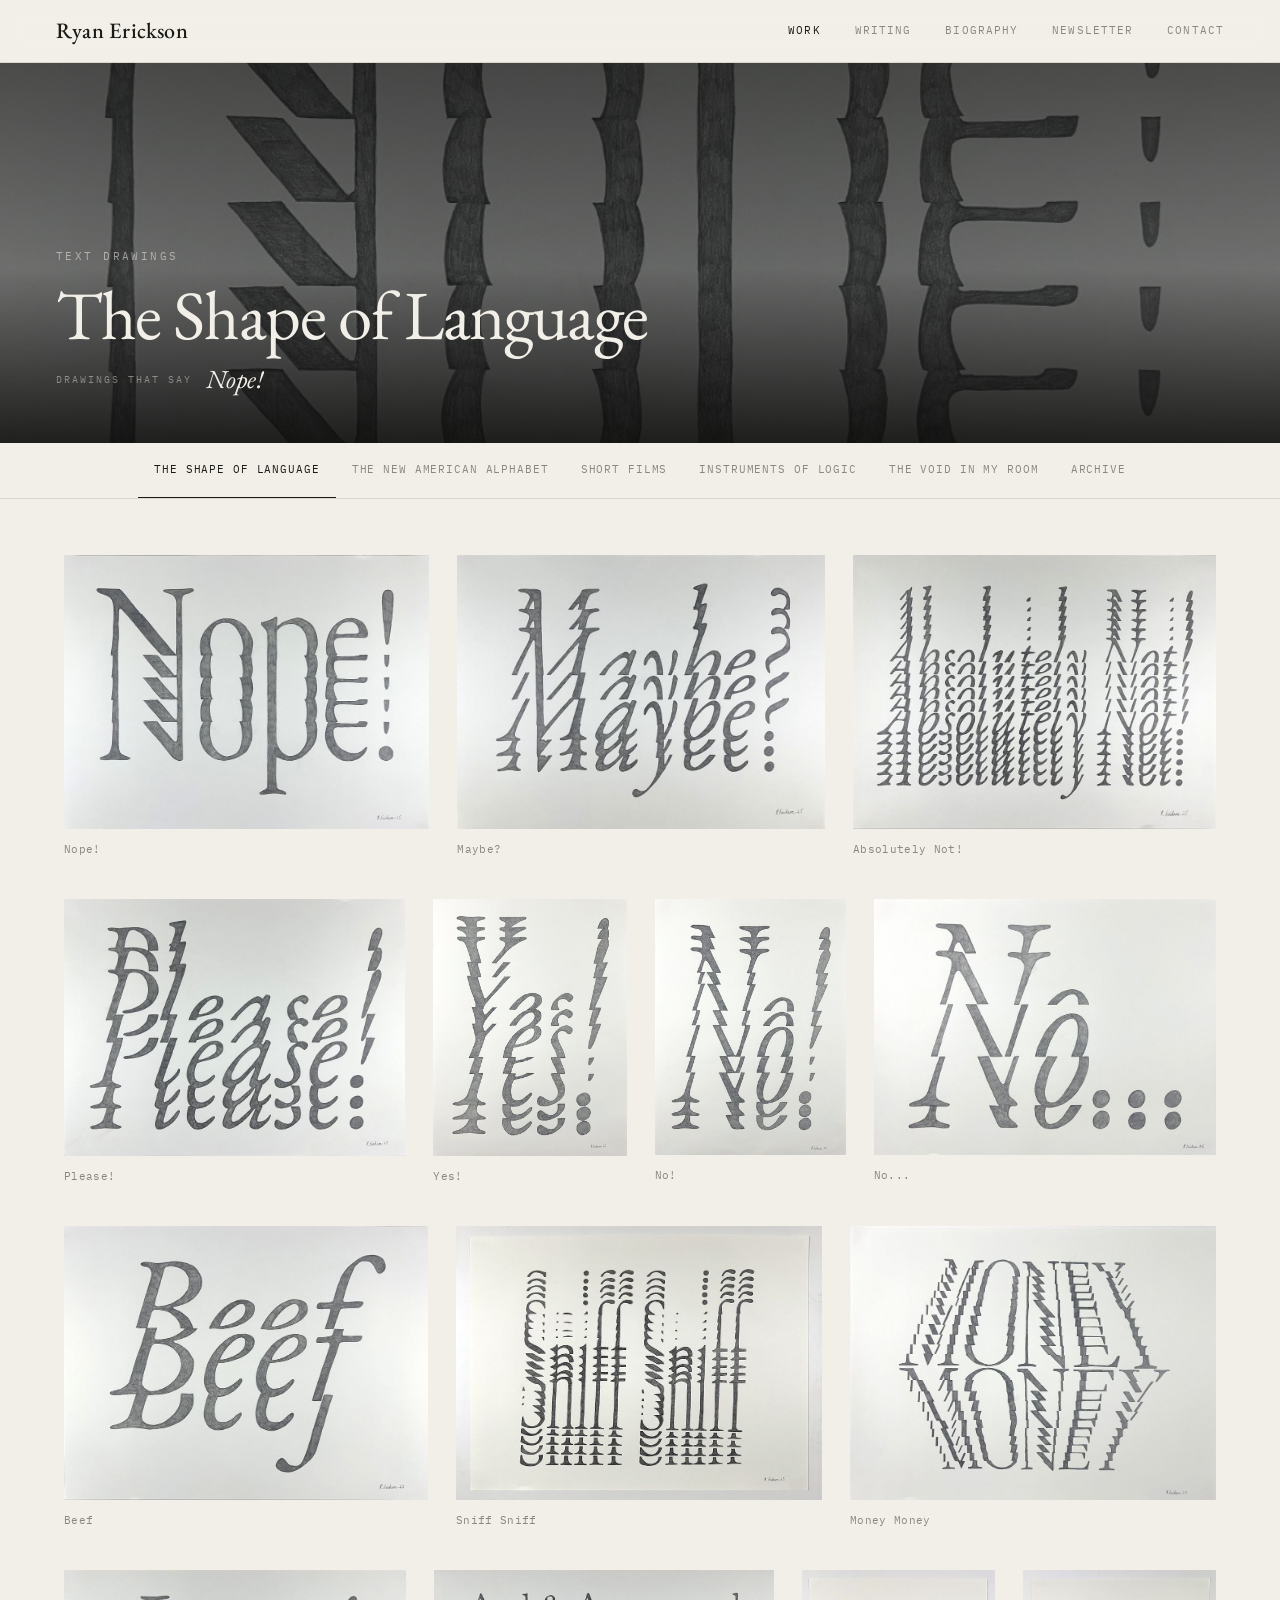
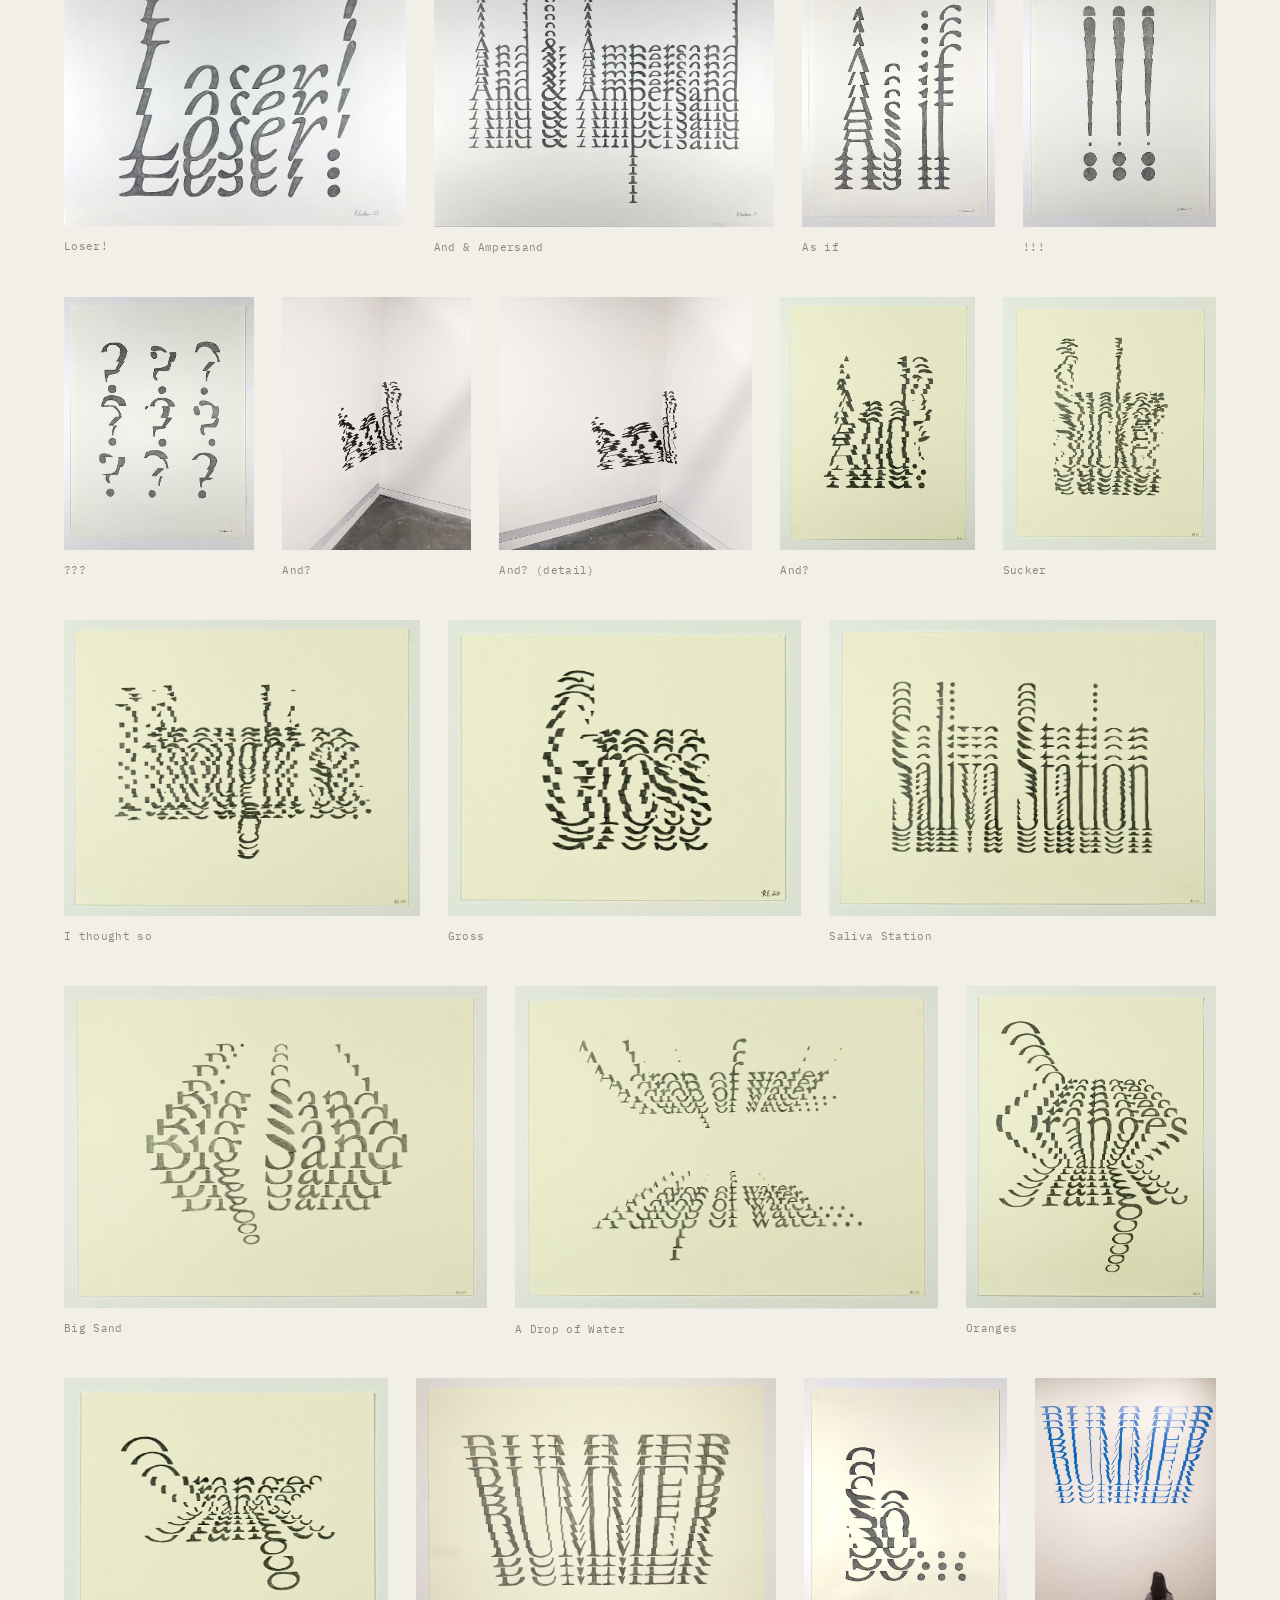
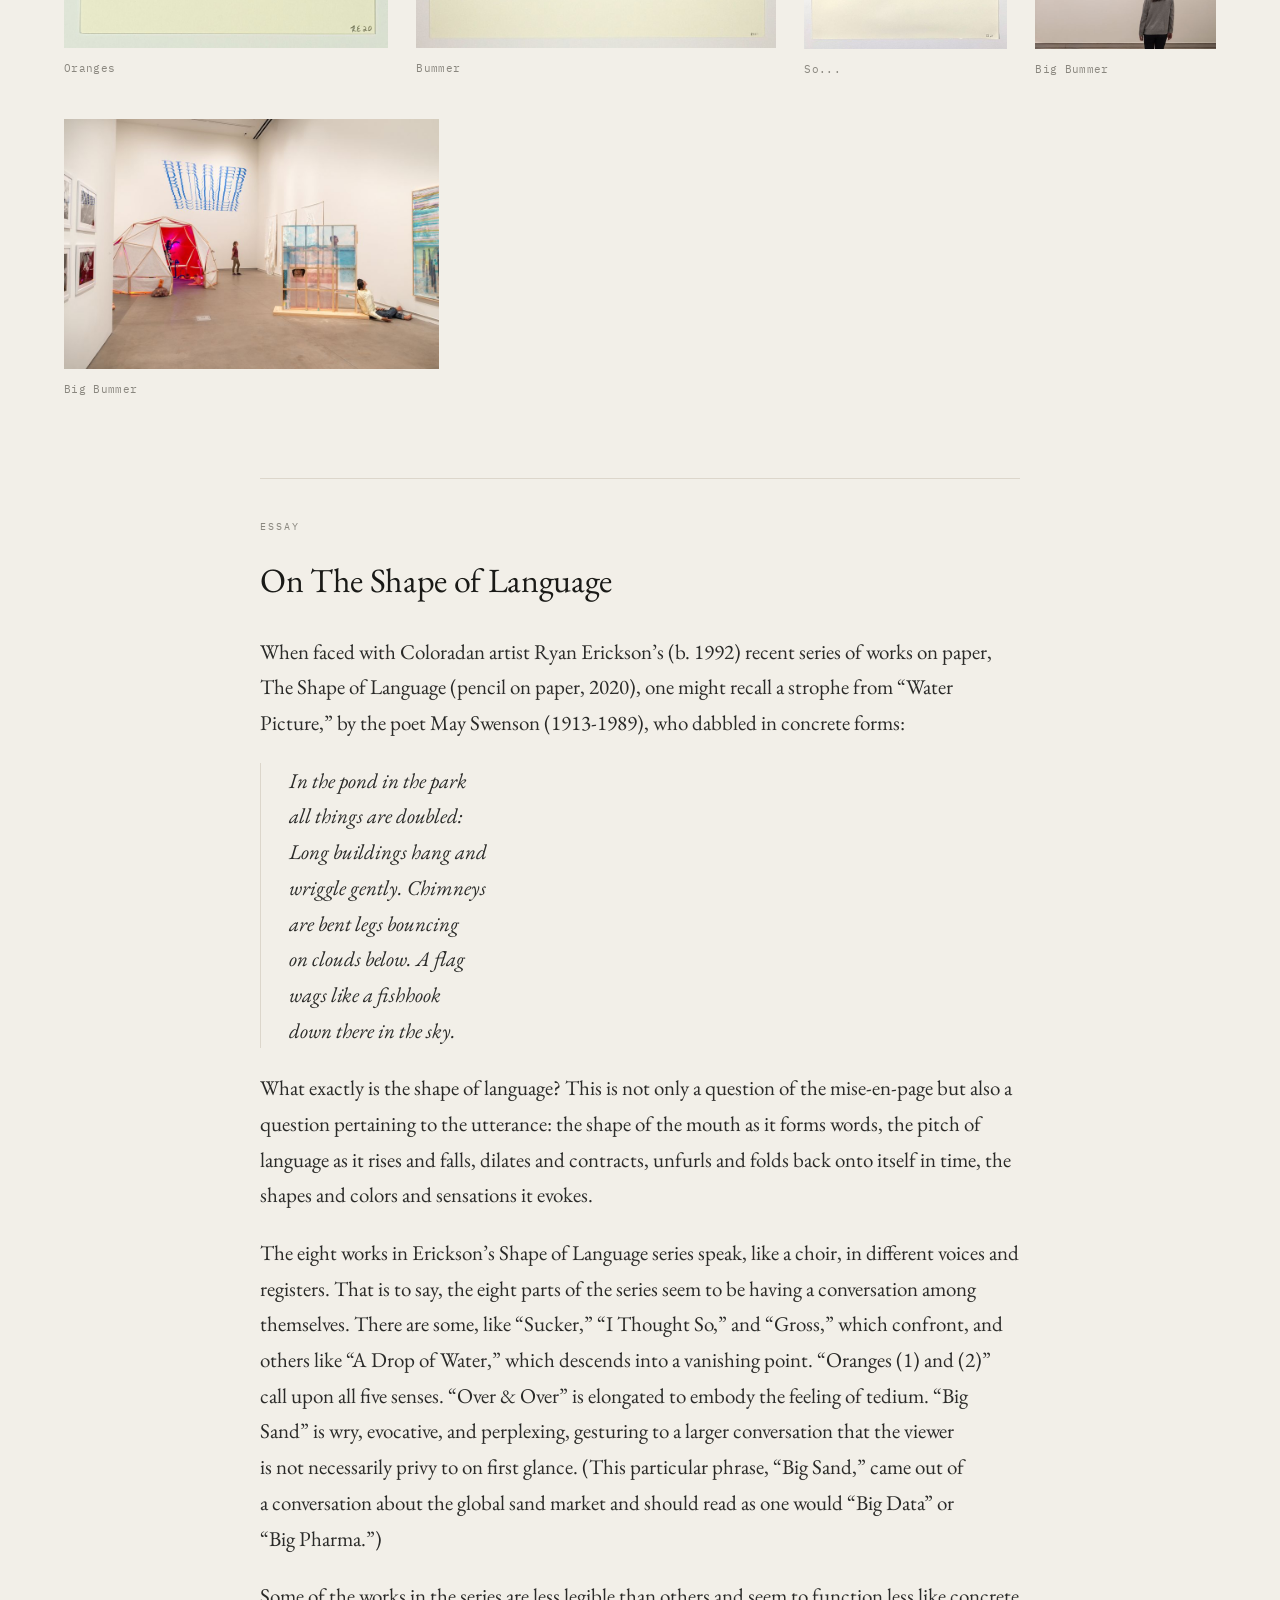
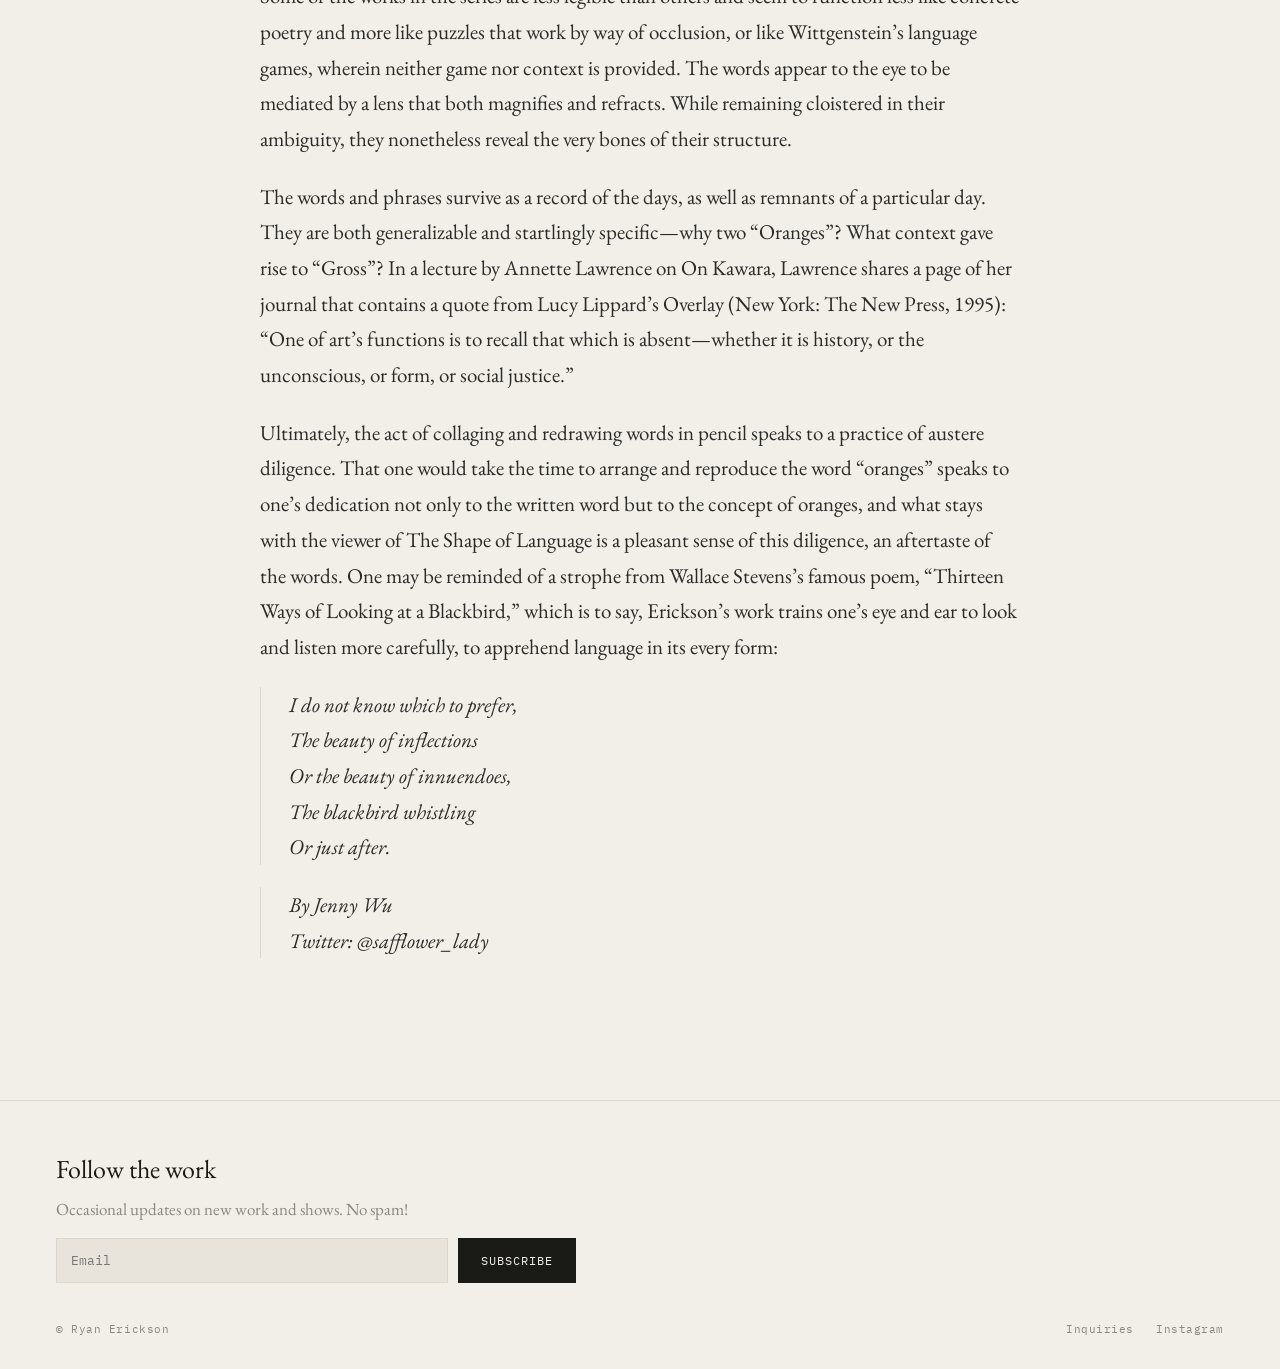
==== commit adbae5d8: "Make Contact and Newsletter match other nav links" ====
--- a/index.html
+++ b/index.html
@@ -14,7 +14,7 @@
 <script type="application/ld+json">{"@context": "https://schema.org", "@type": "Person", "name": "Ryan Erickson", "url": "https://ryanericksonart.com/", "jobTitle": "Artist", "description": "New York artist working in painting, drawing, and film.", "homeLocation": {"@type": "Place", "name": "New York"}, "sameAs": ["https://www.instagram.com/ryanericksonart/"]}</script>
 </head><body>
 <nav class="nav"><a class="brand" href="index.html">Ryan Erickson</a>
-<div class="links"><a href="shape-of-language.html" class="on">Work</a><a href="writing.html">Writing</a><a href="biography.html">Biography</a><a class="sub" href="#signup">Subscribe</a><a href="#contact" data-contact>Contact</a></div></nav>
+<div class="links"><a href="shape-of-language.html" class="on">Work</a><a href="writing.html">Writing</a><a href="biography.html">Biography</a><a class="sub" href="#signup">Newsletter</a><a href="#contact" data-contact>Contact</a></div></nav>
 
 <header class="hero small"><div class="bg"><img src="images/shape-of-language/01-nope.jpg" alt="" class="on"><img src="images/shape-of-language/02-maybe.jpg" alt="" class=""><img src="images/shape-of-language/03-absolutely-not.jpg" alt="" class=""><img src="images/shape-of-language/04-please.jpg" alt="" class=""><img src="images/shape-of-language/05-yes.jpg" alt="" class=""><img src="images/shape-of-language/06-no.jpg" alt="" class=""></div><div class="shade"></div>
 <div class="hero-in"><div class="eyebrow">Text drawings</div><h1>The Shape of Language</h1><div class="hook"><span>Drawings that say</span><b data-words="Nope!|Yes!|Maybe?|Absolutely Not!|As if|Gross|Sucker">Nope!</b></div></div></header>
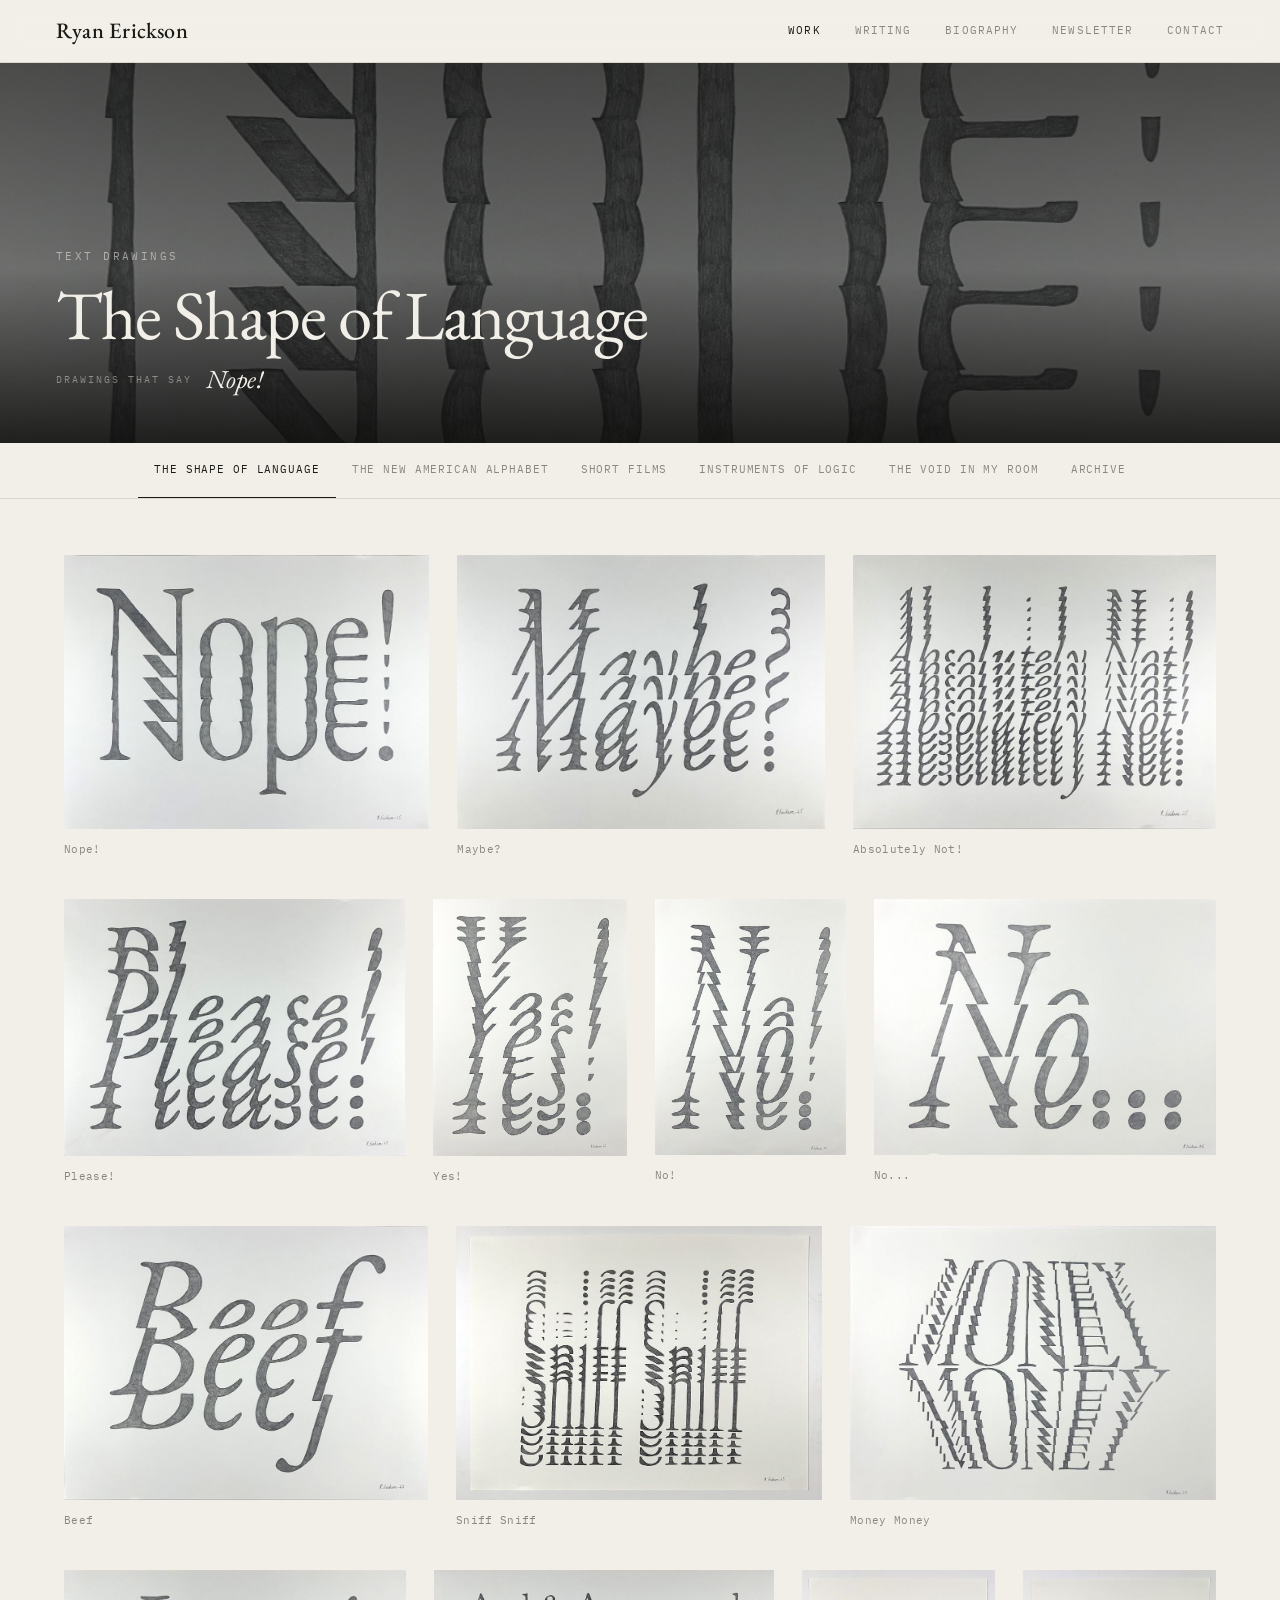
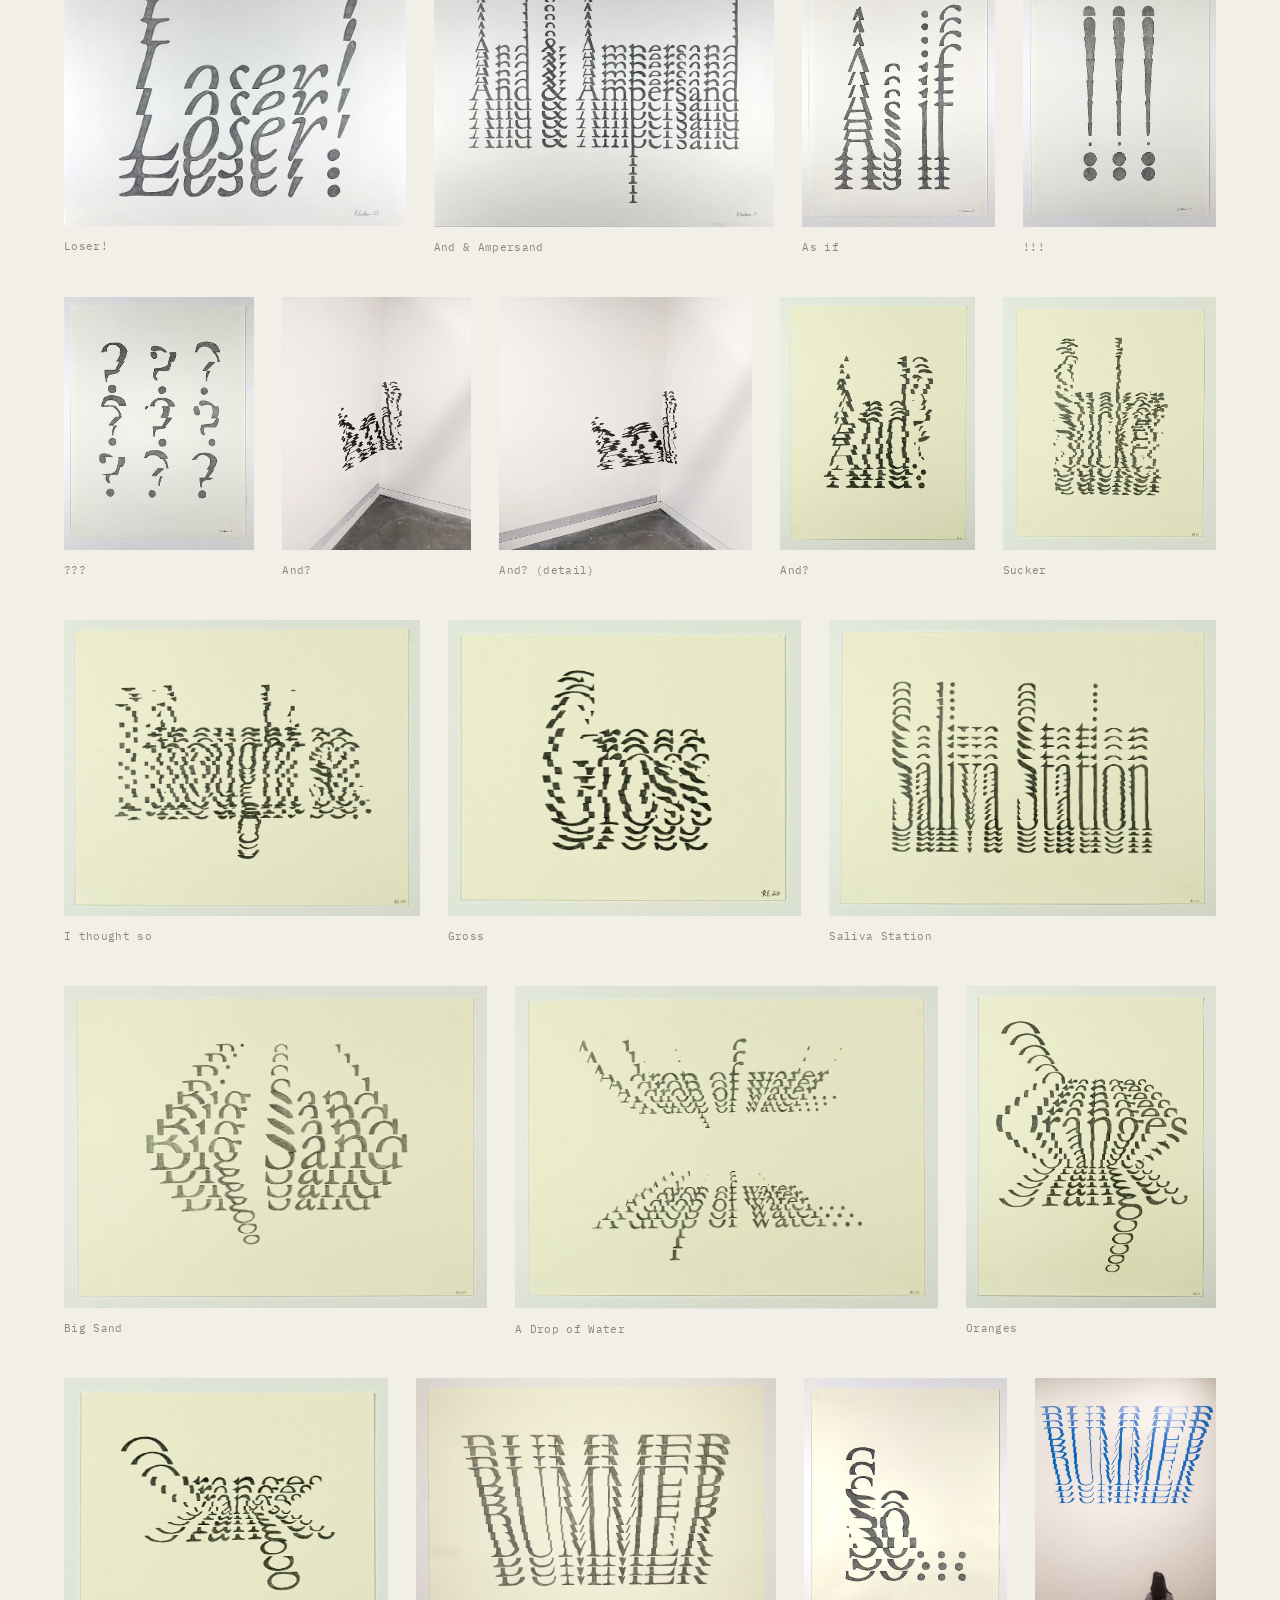
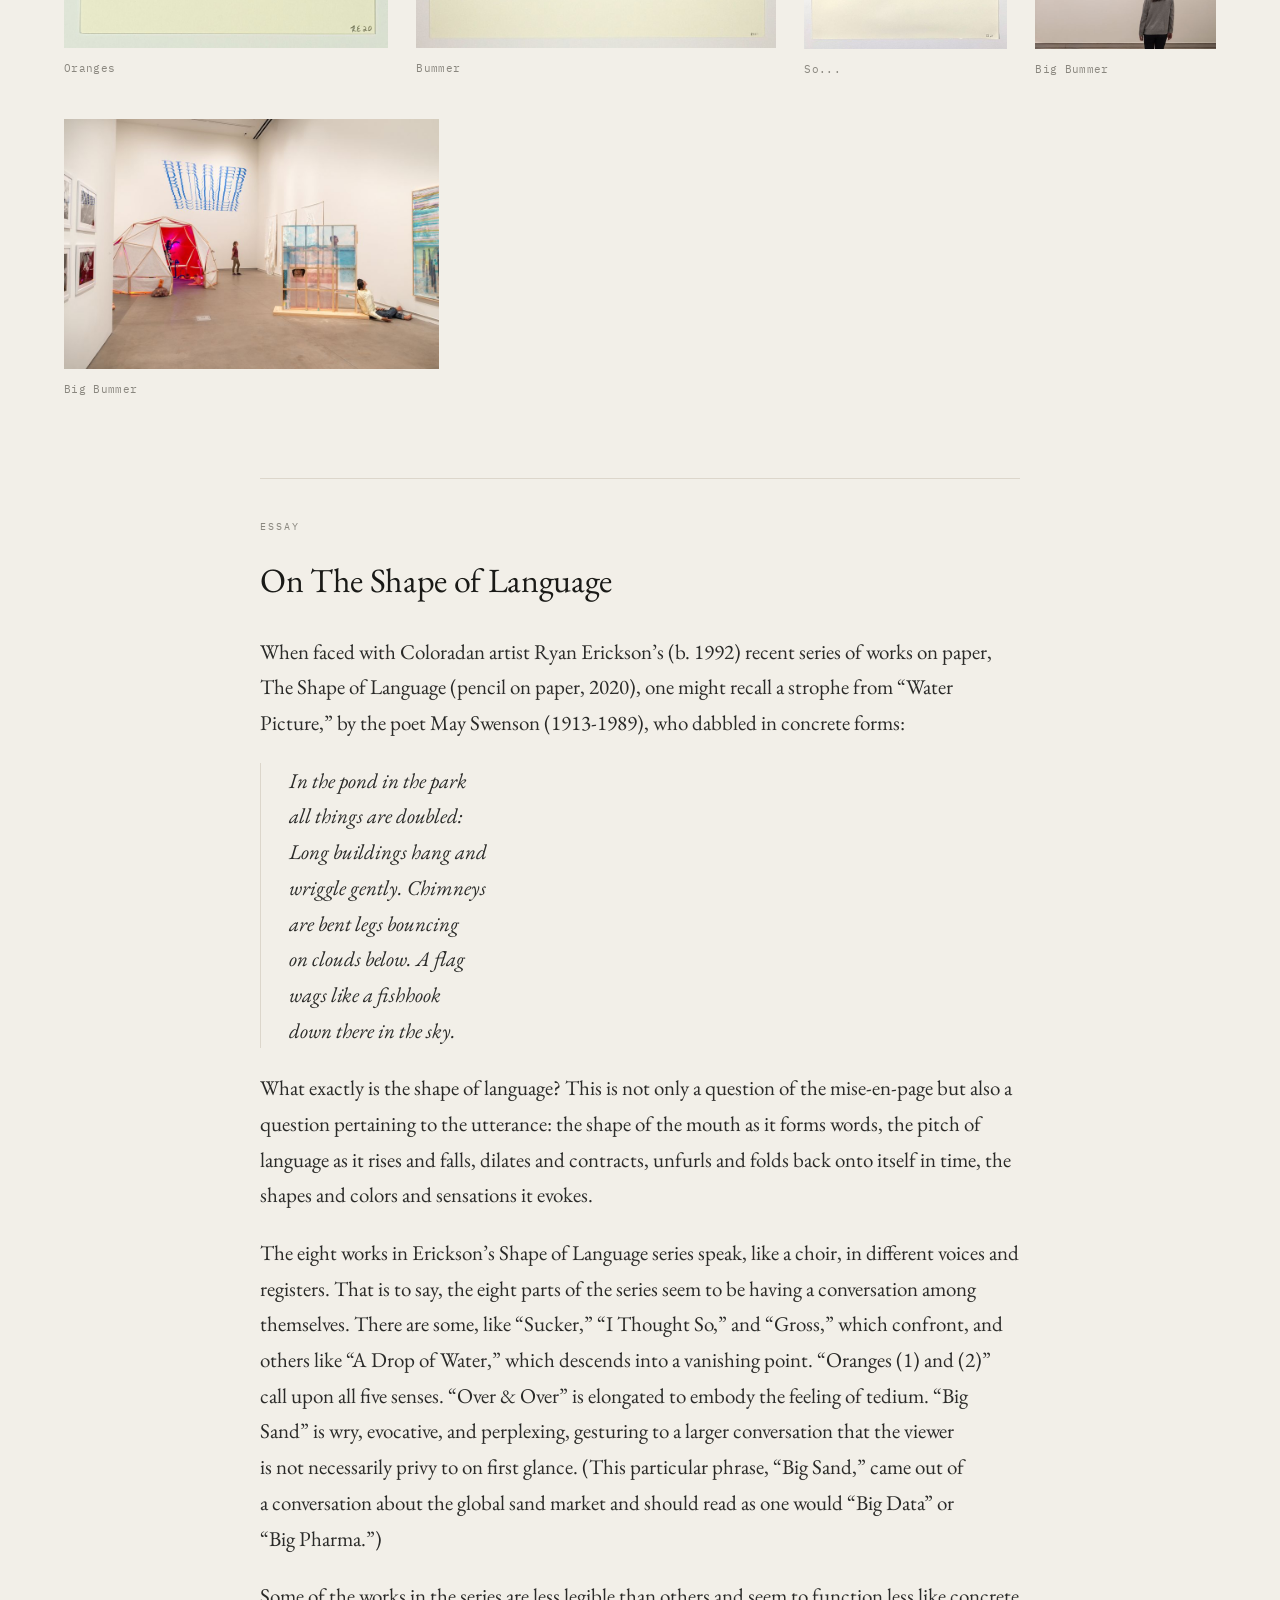
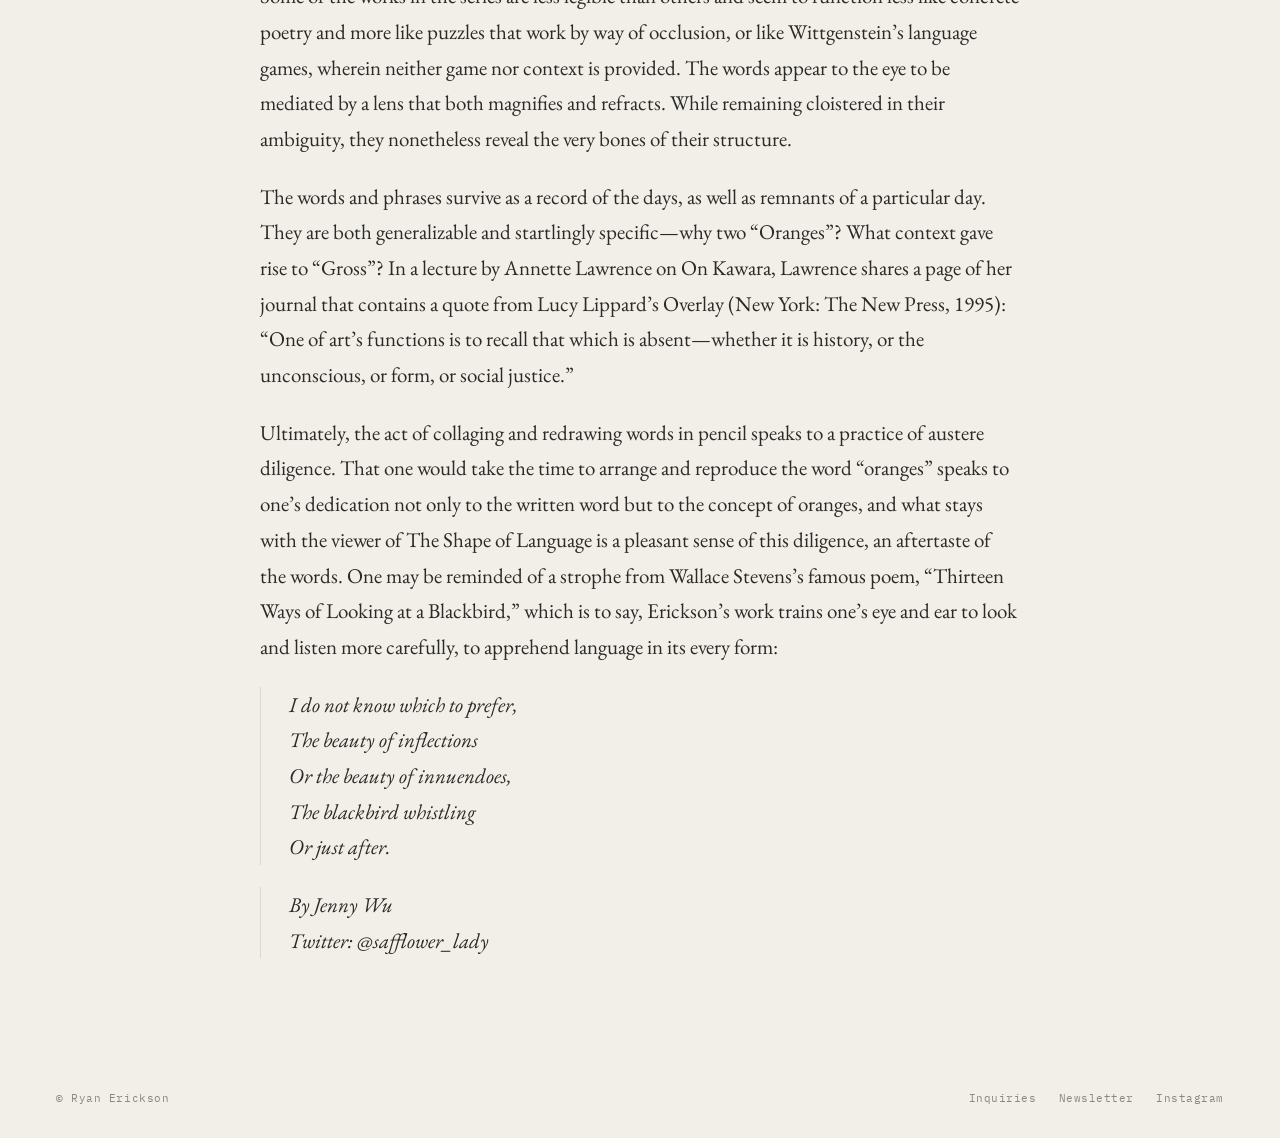
==== commit 0a7fef62: "Open Newsletter signup in a popup; tidy nav links" ====
--- a/index.html
+++ b/index.html
@@ -14,7 +14,7 @@
 <script type="application/ld+json">{"@context": "https://schema.org", "@type": "Person", "name": "Ryan Erickson", "url": "https://ryanericksonart.com/", "jobTitle": "Artist", "description": "New York artist working in painting, drawing, and film.", "homeLocation": {"@type": "Place", "name": "New York"}, "sameAs": ["https://www.instagram.com/ryanericksonart/"]}</script>
 </head><body>
 <nav class="nav"><a class="brand" href="index.html">Ryan Erickson</a>
-<div class="links"><a href="shape-of-language.html" class="on">Work</a><a href="writing.html">Writing</a><a href="biography.html">Biography</a><a class="sub" href="#signup">Newsletter</a><a href="#contact" data-contact>Contact</a></div></nav>
+<div class="links"><a href="shape-of-language.html" class="on">Work</a><a href="writing.html">Writing</a><a href="biography.html">Biography</a><a class="sub" href="#signup" data-newsletter>Newsletter</a><a href="#contact" data-contact>Contact</a></div></nav>
 
 <header class="hero small"><div class="bg"><img src="images/shape-of-language/01-nope.jpg" alt="" class="on"><img src="images/shape-of-language/02-maybe.jpg" alt="" class=""><img src="images/shape-of-language/03-absolutely-not.jpg" alt="" class=""><img src="images/shape-of-language/04-please.jpg" alt="" class=""><img src="images/shape-of-language/05-yes.jpg" alt="" class=""><img src="images/shape-of-language/06-no.jpg" alt="" class=""></div><div class="shade"></div>
 <div class="hero-in"><div class="eyebrow">Text drawings</div><h1>The Shape of Language</h1><div class="hook"><span>Drawings that say</span><b data-words="Nope!|Yes!|Maybe?|Absolutely Not!|As if|Gross|Sucker">Nope!</b></div></div></header>
@@ -51,7 +51,7 @@
 <figure class="work" style="flex:67 0 167px;max-width:min(100%,414px)"><a href="images/shape-of-language/29-big-bummer.jpg" data-full="images/shape-of-language/29-big-bummer.jpg" data-title="Big Bummer" data-meta="Latex Paint | 96 × 168 inches | 2021 | Photographed by Richard Sprengeler"><img src="images/shape-of-language/thumbs/29-big-bummer.jpg" alt="Big Bummer, latex paint by Ryan Erickson" width="601" height="900" loading="lazy"></a><figcaption>Big Bummer</figcaption></figure>
 <figure class="work" style="flex:150 0 375px;max-width:min(100%,930px)"><a href="images/shape-of-language/30-big-bummer.jpg" data-full="images/shape-of-language/30-big-bummer.jpg" data-title="Big Bummer" data-meta="Latex Paint | 96 × 168 inches | 2021 | Installation Shot at Kemper Art Museum | Photographed by Richard Sprengeler"><img src="images/shape-of-language/thumbs/30-big-bummer.jpg" alt="Big Bummer, latex paint, installation view by Ryan Erickson" width="900" height="600" loading="lazy"></a><figcaption>Big Bummer</figcaption></figure>
 </div><section class="essay"><div class="label">Essay</div><h2>On The Shape of Language</h2><p>When faced with Coloradan artist Ryan Erickson’s (b. 1992) recent series of works on paper, The Shape of Language (pencil on paper, 2020), one might recall a strophe from “Water Picture,” by the poet May Swenson (1913-1989), who dabbled in concrete forms:</p><p class='poem'>In the pond in the park<br>all things are doubled:<br>Long buildings hang and<br>wriggle gently. Chimneys<br>are bent legs bouncing<br>on clouds below. A flag<br>wags like a fishhook<br>down there in the sky.</p><p>What exactly is the shape of language? This is not only a question of the mise-en-page but also a question pertaining to the utterance: the shape of the mouth as it forms words, the pitch of language as it rises and falls, dilates and contracts, unfurls and folds back onto itself in time, the shapes and colors and sensations it evokes.</p><p>The eight works in Erickson’s Shape of Language series speak, like a choir, in different voices and registers. That is to say, the eight parts of the series seem to be having a conversation among themselves. There are some, like “Sucker,” “I Thought So,” and “Gross,” which confront, and others like “A Drop of Water,” which descends into a vanishing point. “Oranges (1) and (2)” call upon all five senses. “Over &amp; Over” is elongated to embody the feeling of tedium. “Big Sand” is wry, evocative, and perplexing, gesturing to a larger conversation that the viewer is not necessarily privy to on first glance. (This particular phrase, “Big Sand,” came out of a conversation about the global sand market and should read as one would “Big Data” or “Big Pharma.”)</p><p>Some of the works in the series are less legible than others and seem to function less like concrete poetry and more like puzzles that work by way of occlusion, or like Wittgenstein’s language games, wherein neither game nor context is provided. The words appear to the eye to be mediated by a lens that both magnifies and refracts. While remaining cloistered in their ambiguity, they nonetheless reveal the very bones of their structure.</p><p>The words and phrases survive as a record of the days, as well as remnants of a particular day. They are both generalizable and startlingly specific—why two “Oranges”? What context gave rise to “Gross”? In a lecture by Annette Lawrence on On Kawara, Lawrence shares a page of her journal that contains a quote from Lucy Lippard’s Overlay (New York: The New Press, 1995): “One of art’s functions is to recall that which is absent—whether it is history, or the unconscious, or form, or social justice.”</p><p>Ultimately, the act of collaging and redrawing words in pencil speaks to a practice of austere diligence. That one would take the time to arrange and reproduce the word “oranges” speaks to one’s dedication not only to the written word but to the concept of oranges, and what stays with the viewer of The Shape of Language is a pleasant sense of this diligence, an aftertaste of the words. One may be reminded of a strophe from Wallace Stevens’s famous poem, “Thirteen Ways of Looking at a Blackbird,” which is to say, Erickson’s work trains one’s eye and ear to look and listen more carefully, to apprehend language in its every form:</p><p class='poem'>I do not know which to prefer,<br>The beauty of inflections<br>Or the beauty of innuendoes,<br>The blackbird whistling<br>Or just after.</p><p class='poem'>By Jenny Wu<br>Twitter: @safflower_lady</p></section></main>
-<section class="signup" id="signup"><div id="mlb2-46688807" class="ml-form-embedContainer ml-subscribe-form ml-subscribe-form-46688807"><div class="ml-form-align-center"><div class="ml-form-embedWrapper embedForm"><div class="ml-form-embedBody ml-form-embedBodyDefault row-form">
+<dialog class="contact newsletter" id="newsletter" aria-label="Newsletter"><form method="dialog" class="c-close-form"><button class="c-x" aria-label="Close">×</button></form><div id="mlb2-46688807" class="ml-form-embedContainer ml-subscribe-form ml-subscribe-form-46688807"><div class="ml-form-align-center"><div class="ml-form-embedWrapper embedForm"><div class="ml-form-embedBody ml-form-embedBodyDefault row-form">
 <div class="ml-form-embedContent"><h4>Follow the work</h4><p>Occasional updates on new work and shows. No spam!</p></div>
 <form class="ml-block-form" action="https://assets.mailerlite.com/jsonp/2682201/forms/200346558514857496/subscribe" data-code="" method="post" target="_blank">
 <div class="ml-form-formContent"><div class="ml-form-fieldRow ml-last-item"><div class="ml-field-group ml-field-email ml-validate-email ml-validate-required"><input aria-label="email" aria-required="true" type="email" class="form-control" data-inputmask="" name="fields[email]" placeholder="Email" autocomplete="email"></div></div></div>
@@ -59,11 +59,11 @@
 <div class="ml-form-embedSubmit"><button type="submit" class="primary">Subscribe</button><button disabled="disabled" style="display:none" type="button" class="loading"><div class="ml-form-embedSubmitLoad"></div><span class="sr-only">Loading...</span></button></div>
 <input type="hidden" name="anticsrf" value="true"></form></div>
 <div class="ml-form-successBody row-success" style="display:none"><div class="ml-form-successContent"><h4>Thank you!</h4><p>You have successfully joined our subscriber list.</p></div></div>
-</div></div></div></section>
+</div></div></div></dialog>
 <script>function ml_webform_success_46688807(){var $=ml_jQuery||jQuery;$('.ml-subscribe-form-46688807 .row-success').show();$('.ml-subscribe-form-46688807 .row-form').hide();}</script>
 <script src="https://groot.mailerlite.com/js/w/webforms.min.js?v83147fa8ce2d95cb73ece7f28b469519"></script>
 <script>fetch("https://assets.mailerlite.com/jsonp/2682201/forms/200346558514857496/takel")</script>
-<footer class="foot"><span>© Ryan Erickson</span><span class="fl"><a href="#contact" data-contact>Inquiries</a><a href="https://www.instagram.com/ryanericksonart/">Instagram</a></span></footer>
+<footer class="foot"><span>© Ryan Erickson</span><span class="fl"><a href="#contact" data-contact>Inquiries</a><a href="#signup" data-newsletter>Newsletter</a><a href="https://www.instagram.com/ryanericksonart/">Instagram</a></span></footer>
 <dialog class="contact" id="contact" aria-labelledby="contact-h" data-key="29a04591-5621-46d0-99b6-06f18a09fec8" data-mailto="" data-ml="https://assets.mailerlite.com/jsonp/2682201/forms/200346558514857496/subscribe">
 <form method="dialog" class="c-close-form"><button class="c-x" aria-label="Close">×</button></form>
 <form class="c-form" novalidate>
--- a/assets/style.css
+++ b/assets/style.css
@@ -181,3 +181,8 @@
 .c-send:hover{background:var(--accent);border-color:var(--accent)}.c-send[disabled]{opacity:.5;cursor:wait}
 .c-done p{color:var(--muted);margin:10px 0 24px}
 @media(max-width:900px){.contact{padding:40px 22px 28px}}
+
+/* newsletter popup */
+.newsletter{width:min(480px,calc(100vw - 32px))}
+.newsletter .ml-form-embedWrapper,.newsletter .ml-form-embedBody{padding:0!important;max-width:100%!important;background:none!important}
+.newsletter #mlb2-46688807 h4{margin-top:0!important}
